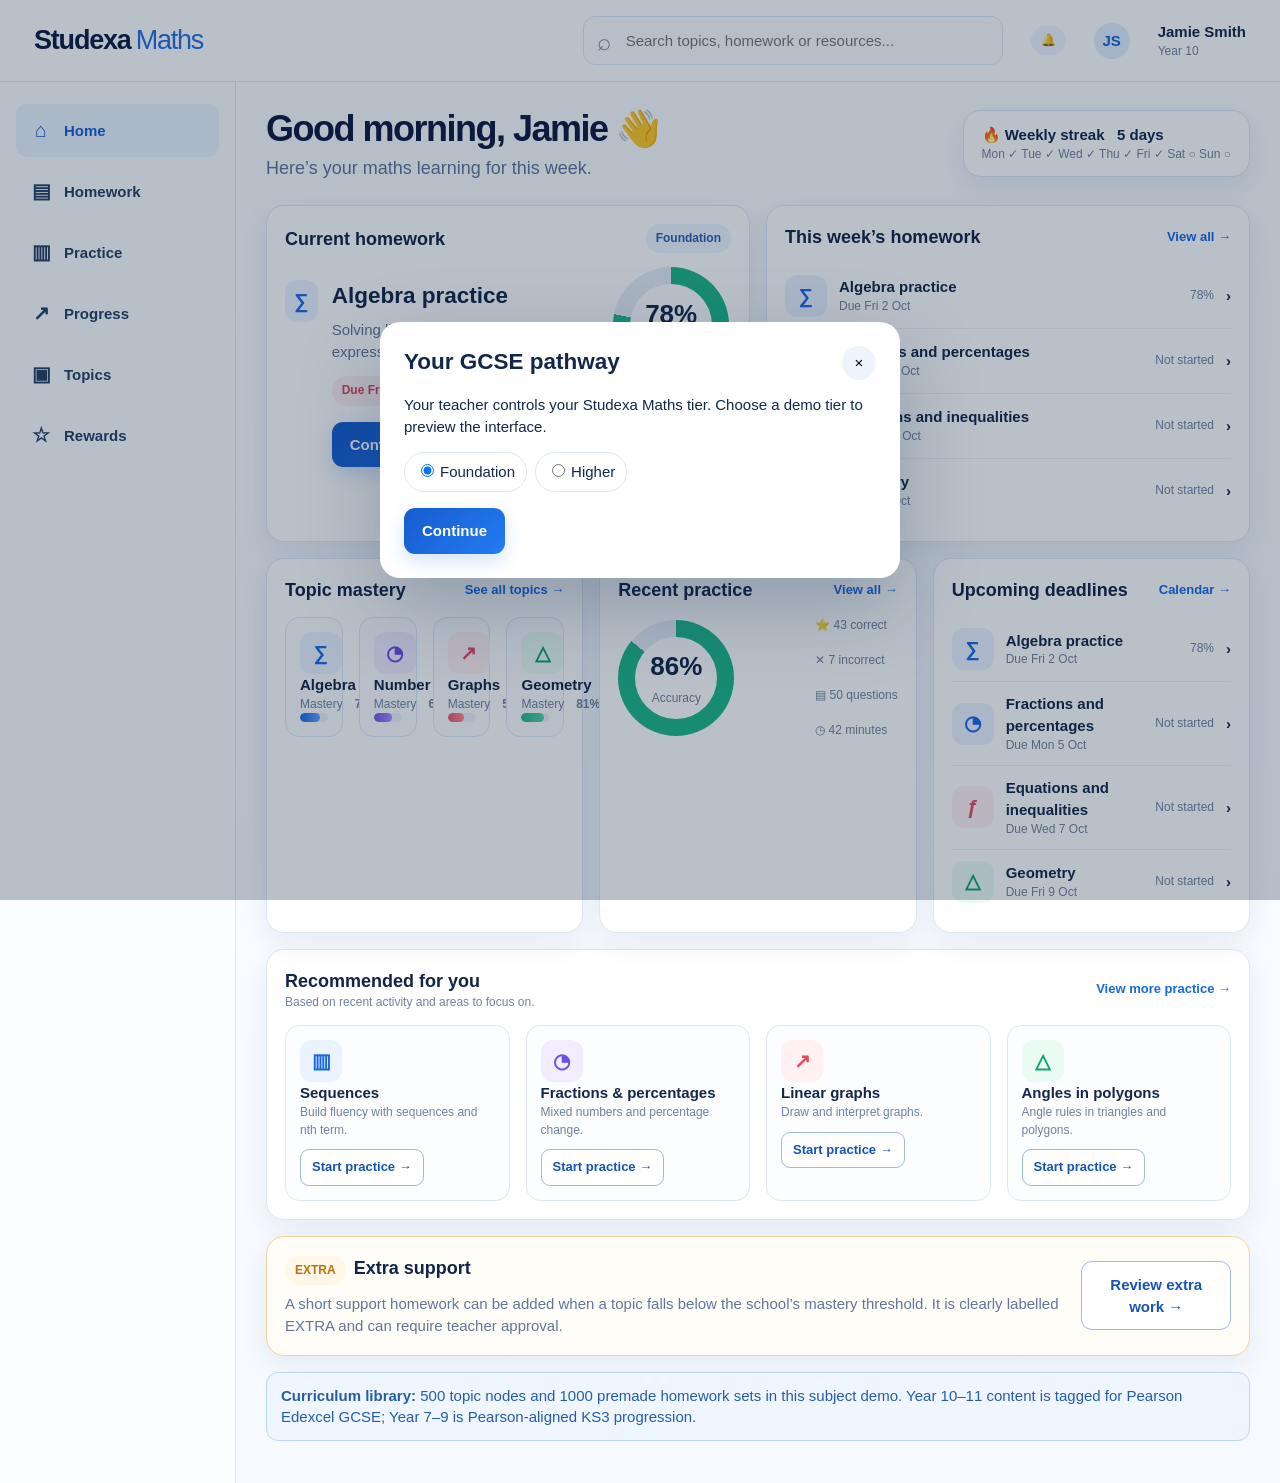
==== index.html @ f10a5998 "Add files via upload" ====
<!doctype html><html><head><meta charset="utf-8"><meta name="viewport" content="width=device-width,initial-scale=1"><title>Studexa Maths Student</title><link rel="stylesheet" href="app.css"></head><body><div class="browser"><header class="topbar"><div class="logo maths">Studexa<span>Maths</span></div><div class="search"><input placeholder="Search topics, homework or resources..."></div><span class="tag">🔔</span><div class="avatar">JS</div><div><strong>Jamie Smith</strong><div class="tiny" id="studentYear">Year 10</div></div></header><div class="shell"><aside class="sidebar"><a class="sideitem active"><span class="ico">⌂</span><span class="label">Home</span></a><a class="sideitem"><span class="ico">▤</span><span class="label">Homework</span></a><a class="sideitem"><span class="ico">▥</span><span class="label">Practice</span></a><a class="sideitem"><span class="ico">↗</span><span class="label">Progress</span></a><a class="sideitem"><span class="ico">▣</span><span class="label">Topics</span></a><a class="sideitem"><span class="ico">☆</span><span class="label">Rewards</span></a></aside><main class="main"><div class="pagehead"><div><h1>Good morning, Jamie 👋</h1><p>Here’s your maths learning for this week.</p></div><div class="card" style="padding:13px 18px"><b>🔥 Weekly streak &nbsp; 5 days</b><div class="tiny">Mon ✓ Tue ✓ Wed ✓ Thu ✓ Fri ✓ Sat ○ Sun ○</div></div></div><div class="grid cols2"><section class="card"><div class="sectiontitle"><h3>Current homework</h3><span id="tierBadge" class="tag">Foundation</span></div><div class="split"><div style="display:flex;gap:14px;align-items:flex-start"><div class="topicicon ">∑</div><div><h2 style="margin:0 0 6px">Algebra practice</h2><div class="muted">Solving linear equations and simplifying expressions</div><div style="margin-top:14px"><span class="tag red">Due Friday</span> <span class="tag">3 days left</span></div><button class="btn primary" style="margin-top:16px">Continue homework →</button></div></div><div><div class="donut"><div class="inside"><strong>78%</strong><span class="tiny">Complete</span></div></div><div class="tiny" style="margin-top:10px">8 of 10 questions completed<br>6 correct · 2 to do<br>~15 minutes remaining</div></div></div></section><section class="card"><div class="sectiontitle"><h3>This week’s homework</h3><a>View all →</a></div><div class="rowitem"><div class="topicicon ">∑</div><div class="grow"><b>Algebra practice</b><div class="tiny">Due Fri 2 Oct</div></div><span class="tiny">78%</span><b>›</b></div><div class="rowitem"><div class="topicicon ">◔</div><div class="grow"><b>Fractions and percentages</b><div class="tiny">Due Mon 5 Oct</div></div><span class="tiny">Not started</span><b>›</b></div><div class="rowitem"><div class="topicicon red">ƒ</div><div class="grow"><b>Equations and inequalities</b><div class="tiny">Due Wed 7 Oct</div></div><span class="tiny">Not started</span><b>›</b></div><div class="rowitem"><div class="topicicon green">△</div><div class="grow"><b>Geometry</b><div class="tiny">Due Fri 9 Oct</div></div><span class="tiny">Not started</span><b>›</b></div></section></div><div class="grid cols3" style="margin-top:16px"><section class="card"><div class="sectiontitle"><h3>Topic mastery</h3><a>See all topics →</a></div><div class="grid cols4"><div class="mini"><div class="topicicon ">∑</div><b>Algebra</b><div class="split tiny"><span>Mastery</span><b>72%</b></div><div class="progress blue"><span style="width:72%"></span></div></div><div class="mini"><div class="topicicon purple">◔</div><b>Number</b><div class="split tiny"><span>Mastery</span><b>64%</b></div><div class="progress purple"><span style="width:64%"></span></div></div><div class="mini"><div class="topicicon red">↗</div><b>Graphs</b><div class="split tiny"><span>Mastery</span><b>58%</b></div><div class="progress red"><span style="width:58%"></span></div></div><div class="mini"><div class="topicicon green">△</div><b>Geometry</b><div class="split tiny"><span>Mastery</span><b>81%</b></div><div class="progress "><span style="width:81%"></span></div></div></div></section><section class="card"><div class="sectiontitle"><h3>Recent practice</h3><a>View all →</a></div><div class="split"><div class="donut" style="--pct:86"><div class="inside"><strong>86%</strong><span class="tiny">Accuracy</span></div></div><div class="tiny">⭐ 43 correct<br><br>✕ 7 incorrect<br><br>▤ 50 questions<br><br>◷ 42 minutes</div></div></section><section class="card"><div class="sectiontitle"><h3>Upcoming deadlines</h3><a>Calendar →</a></div><div class="rowitem"><div class="topicicon ">∑</div><div class="grow"><b>Algebra practice</b><div class="tiny">Due Fri 2 Oct</div></div><span class="tiny">78%</span><b>›</b></div><div class="rowitem"><div class="topicicon ">◔</div><div class="grow"><b>Fractions and percentages</b><div class="tiny">Due Mon 5 Oct</div></div><span class="tiny">Not started</span><b>›</b></div><div class="rowitem"><div class="topicicon red">ƒ</div><div class="grow"><b>Equations and inequalities</b><div class="tiny">Due Wed 7 Oct</div></div><span class="tiny">Not started</span><b>›</b></div><div class="rowitem"><div class="topicicon green">△</div><div class="grow"><b>Geometry</b><div class="tiny">Due Fri 9 Oct</div></div><span class="tiny">Not started</span><b>›</b></div></section></div><section class="card" style="margin-top:16px"><div class="sectiontitle"><div><h3>Recommended for you</h3><div class="tiny">Based on recent activity and areas to focus on.</div></div><a>View more practice →</a></div><div class="grid cols4"><div class="mini"><div class="topicicon ">▥</div><b>Sequences</b><div class="tiny">Build fluency with sequences and nth term.</div><button class="btn secondary small" style="margin-top:10px">Start practice →</button></div><div class="mini"><div class="topicicon purple">◔</div><b>Fractions & percentages</b><div class="tiny">Mixed numbers and percentage change.</div><button class="btn secondary small" style="margin-top:10px">Start practice →</button></div><div class="mini"><div class="topicicon red">↗</div><b>Linear graphs</b><div class="tiny">Draw and interpret graphs.</div><button class="btn secondary small" style="margin-top:10px">Start practice →</button></div><div class="mini"><div class="topicicon green">△</div><b>Angles in polygons</b><div class="tiny">Angle rules in triangles and polygons.</div><button class="btn secondary small" style="margin-top:10px">Start practice →</button></div></div></section><section class="card" style="margin-top:16px;border-color:#f2d39b;background:#fffdf8"><div class="split"><div><span class="tag amber">EXTRA</span><h3 style="display:inline;margin-left:8px">Extra support</h3><div class="muted" style="margin-top:8px">A short support homework can be added when a topic falls below the school’s mastery threshold. It is clearly labelled EXTRA and can require teacher approval.</div></div><button class="btn secondary">Review extra work →</button></div></section><div class="notice" style="margin-top:16px"><b>Curriculum library:</b> <span data-topic-count>500</span> topic nodes and <span data-hw-count>1000</span> premade homework sets in this subject demo. Year 10–11 content is tagged for Pearson Edexcel GCSE; Year 7–9 is Pearson-aligned KS3 progression.</div></main></div></div><div id="tierModal" class="modal hidden"><div class="modalbox"><button class="closex" onclick="document.querySelector('#tierModal').classList.add('hidden')">×</button><h2>Your GCSE pathway</h2><p class="muted">Your teacher controls your Studexa Maths tier. Choose a demo tier to preview the interface.</p><div class="pillselect"><label><input type="radio" name="tier" value="Foundation" checked>Foundation</label><label><input type="radio" name="tier" value="Higher">Higher</label></div><button class="btn primary" style="margin-top:16px" onclick="saveTier()">Continue</button></div></div><script src="data.js"></script><script src="app.js"></script></body></html>
---- app.css ----
:root{
  --navy:#10264b; --navy2:#173663; --blue:#1768e5; --blue2:#2d79ea; --sky:#edf5ff;
  --soft:#f6f9fd; --line:#dce7f5; --text:#13274a; --muted:#637697; --green:#18b981;
  --red:#ef5a68; --amber:#f4a62a; --purple:#7756e8; --white:#fff;
  --shadow:0 10px 28px rgba(26,57,98,.08); --radius:18px;
}
*{box-sizing:border-box} body{margin:0;background:#f8fbff;color:var(--text);font-family:Inter,"Segoe UI",Arial,sans-serif;font-size:15px;line-height:1.45}
a{color:inherit;text-decoration:none} button,input,select,textarea{font:inherit}
.browser{min-height:100vh;background:white}.topbar{height:82px;background:#fff;border-bottom:1px solid var(--line);display:flex;align-items:center;padding:0 34px;gap:28px;position:sticky;top:0;z-index:20}.logo{font-weight:800;font-size:27px;letter-spacing:-1.2px;color:#0b1c42;white-space:nowrap}.logo span{font-weight:500;color:#7893bd;margin-left:5px}.logo.maths span{color:#216fe5}.logo.science span{color:#6384b0}.topbar .search{margin-left:auto;width:min(420px,38vw);position:relative}.search input{width:100%;padding:13px 16px 13px 42px;border:1px solid var(--line);border-radius:12px;background:#fbfdff;color:var(--text);outline:none}.search:before{content:'⌕';position:absolute;left:14px;top:9px;font-size:24px;color:#7890b2}.navlinks{display:flex;gap:26px;color:#233a61;font-weight:600}.btn{border:0;border-radius:11px;padding:12px 18px;font-weight:700;cursor:pointer;transition:.18s;display:inline-flex;align-items:center;justify-content:center;gap:8px}.btn:hover{transform:translateY(-1px)}.btn.primary{background:linear-gradient(135deg,#165ccf,#247bf1);color:#fff;box-shadow:0 7px 18px rgba(23,104,229,.18)}.btn.secondary{background:#fff;border:1px solid #9db9e8;color:#1553b8}.btn.ghost{background:#edf4ff;color:#1959bd}.btn.danger{background:#fff0f2;color:#c1374b;border:1px solid #ffc7cf}.btn.small{padding:8px 11px;border-radius:9px;font-size:13px}.tag{display:inline-flex;align-items:center;gap:6px;padding:6px 10px;border-radius:999px;background:#eef5ff;color:#2761af;font-size:12px;font-weight:700}.tag.green{background:#e9fbf4;color:#16865f}.tag.red{background:#fff0f2;color:#d5495d}.tag.amber{background:#fff7e7;color:#b5740c}.tag.purple{background:#f2efff;color:#6749d9}
.shell{display:grid;grid-template-columns:236px 1fr;min-height:calc(100vh - 82px)}.sidebar{border-right:1px solid var(--line);background:#fbfdff;padding:22px 16px;display:flex;flex-direction:column;gap:8px}.sideitem{display:flex;align-items:center;gap:12px;padding:12px 14px;border-radius:11px;font-weight:600;color:#254064}.sideitem:hover,.sideitem.active{background:#eaf3ff;color:#155fd2}.sideitem .ico{font-size:20px;width:22px;text-align:center}.sidebottom{margin-top:auto;background:#f4f8ff;border:1px solid var(--line);border-radius:14px;padding:15px}.main{padding:28px 30px 42px;background:linear-gradient(180deg,#fbfdff 0,#f6faff 100%)}
.pagehead{display:flex;justify-content:space-between;align-items:flex-start;gap:20px;margin-bottom:24px}.pagehead h1{font-size:36px;line-height:1.08;margin:0 0 6px;letter-spacing:-1.5px;color:#0d1940}.pagehead p{margin:0;color:#5f7398;font-size:18px}.grid{display:grid;gap:16px}.grid.cols4{grid-template-columns:repeat(4,minmax(0,1fr))}.grid.cols3{grid-template-columns:repeat(3,minmax(0,1fr))}.grid.cols2{grid-template-columns:repeat(2,minmax(0,1fr))}.card{background:#fff;border:1px solid var(--line);border-radius:var(--radius);box-shadow:var(--shadow);padding:18px}.card h3,.card h4{margin:0;color:#122549}.card h3{font-size:18px}.card .muted{color:var(--muted)}.stat{display:flex;align-items:center;gap:14px;min-height:92px}.stat .iconbox{width:52px;height:52px;border-radius:14px;background:#ebf4ff;display:grid;place-items:center;font-size:24px}.stat .value{font-size:30px;font-weight:800;line-height:1}.stat .label{font-weight:700}.progress{height:9px;background:#eaf0f8;border-radius:999px;overflow:hidden}.progress>span{display:block;height:100%;background:linear-gradient(90deg,#26b888,#5bd0aa);border-radius:inherit}.progress.blue>span{background:linear-gradient(90deg,#1768e5,#69a3ff)}.progress.purple>span{background:linear-gradient(90deg,#7355e8,#a592fa)}.progress.red>span{background:linear-gradient(90deg,#e95767,#ff8995)}
.tablewrap{overflow:auto}.table{width:100%;border-collapse:collapse;min-width:720px}.table th{text-align:left;font-size:12px;color:#6f82a1;font-weight:700;padding:9px 8px;border-bottom:1px solid var(--line)}.table td{padding:11px 8px;border-bottom:1px solid #edf2f8;font-size:13px}.table tr:last-child td{border-bottom:0}.avatar{width:36px;height:36px;border-radius:50%;background:#dfeeff;color:#1764d8;display:grid;place-items:center;font-weight:800}.person{display:flex;align-items:center;gap:10px}.sectiontitle{display:flex;justify-content:space-between;align-items:center;margin-bottom:14px}.sectiontitle a{font-size:13px;color:#1768e5;font-weight:700}.kpi{font-size:26px;font-weight:800;letter-spacing:-.7px}.tiny{font-size:12px;color:#71829e}.split{display:flex;justify-content:space-between;align-items:center;gap:12px}.stack{display:flex;flex-direction:column;gap:10px}.rowitem{display:flex;align-items:center;gap:12px;padding:11px 0;border-bottom:1px solid #edf2f8}.rowitem:last-child{border-bottom:0}.rowitem .grow{flex:1}.topicicon{width:42px;height:42px;border-radius:12px;background:#eaf3ff;display:grid;place-items:center;font-weight:800;color:#1768e5;font-size:20px}.topicicon.purple{background:#f1edff;color:#6e4ee4}.topicicon.green{background:#eafbf4;color:#0aa36d}.topicicon.red{background:#fff0f2;color:#e34c60}.topicicon.amber{background:#fff6e5;color:#d38a14}.donut{--pct:78;width:116px;height:116px;border-radius:50%;background:conic-gradient(#1fb789 calc(var(--pct)*1%),#e7eef7 0);position:relative;display:grid;place-items:center}.donut:after{content:'';position:absolute;width:82px;height:82px;background:#fff;border-radius:50%}.donut .inside{position:relative;z-index:2;text-align:center}.donut .inside strong{font-size:26px;display:block}.notice{padding:12px 14px;border:1px solid #bed4f6;background:#eff6ff;border-radius:12px;color:#245caa}.success{padding:12px 14px;border:1px solid #bfead9;background:#effbf6;border-radius:12px;color:#197c5b}.warning{padding:12px 14px;border:1px solid #f4d79c;background:#fff9eb;border-radius:12px;color:#946516}.dangerbox{padding:12px 14px;border:1px solid #ffc5ce;background:#fff3f5;border-radius:12px;color:#b72e43}.formgrid{display:grid;grid-template-columns:repeat(2,minmax(0,1fr));gap:14px}.field label{display:block;font-size:12px;color:#5e7191;font-weight:700;margin:0 0 6px}.field input,.field select,.field textarea{width:100%;padding:12px 13px;border:1px solid #d4e0ef;border-radius:10px;background:#fff;outline:none}.field textarea{min-height:100px;resize:vertical}.field input:focus,.field select:focus,.field textarea:focus{border-color:#6fa4ec;box-shadow:0 0 0 3px rgba(23,104,229,.08)}.hero{padding:60px max(34px,calc((100vw - 1240px)/2));display:grid;grid-template-columns:1fr 1.1fr;gap:54px;align-items:center;background:radial-gradient(circle at 78% 24%,#e9f4ff 0,transparent 30%),#fff}.hero h1{font-size:58px;line-height:1.03;letter-spacing:-2.6px;margin:0 0 20px;color:#10224b}.hero h1 em{font-style:normal;color:#7894bd}.hero p{font-size:19px;color:#536b92;max-width:610px}.heroactions{display:flex;gap:12px;margin:28px 0}.mock{background:#fff;border:1px solid var(--line);border-radius:22px;box-shadow:0 20px 50px rgba(28,66,115,.13);padding:16px}.mockgrid{display:grid;grid-template-columns:1.2fr 1fr;gap:12px}.mini{border:1px solid var(--line);background:#fbfdff;border-radius:14px;padding:14px}.featureband{padding:0 max(34px,calc((100vw - 1240px)/2)) 50px;background:#fff}.featureband .grid .card{box-shadow:none;background:#fbfdff}.subjectband{background:#eff7ff;padding:34px max(34px,calc((100vw - 1240px)/2))}.subjectcards{display:grid;grid-template-columns:repeat(3,1fr);gap:14px}.subjectcard{background:#fff;border:1px solid var(--line);border-radius:16px;padding:20px;display:flex;gap:14px;align-items:center}.footerstats{display:flex;gap:42px;padding:28px max(34px,calc((100vw - 1240px)/2));background:#fff;border-top:1px solid var(--line)}.footerstats strong{font-size:24px}.publicnav{height:76px;padding:0 max(34px,calc((100vw - 1240px)/2));display:flex;align-items:center;border-bottom:1px solid var(--line);background:white}.publicnav .navlinks{margin-left:auto}.requestwrap{max-width:880px;margin:44px auto;padding:0 24px}.requestwrap h1{font-size:42px;letter-spacing:-1.7px;margin-bottom:6px}.tabs{display:flex;gap:8px;margin-bottom:18px;flex-wrap:wrap}.tabbtn{border:1px solid var(--line);background:#fff;color:#31547d;border-radius:10px;padding:10px 13px;font-weight:700;cursor:pointer}.tabbtn.active{background:#eaf3ff;color:#1764d8;border-color:#c6dafa}.hidden{display:none!important}.modal{position:fixed;inset:0;background:rgba(10,30,60,.28);display:grid;place-items:center;z-index:100;padding:20px}.modalbox{background:#fff;border-radius:20px;box-shadow:0 28px 80px rgba(15,43,78,.25);padding:24px;width:min(520px,95vw)}.modalbox h2{margin:0 0 8px}.closex{float:right;border:0;background:#eef4fb;width:34px;height:34px;border-radius:50%;cursor:pointer}.datechip{display:inline-flex;align-items:center;gap:7px;background:#eef5ff;color:#1b5bb8;border-radius:999px;padding:7px 10px;margin:4px}.datechip button{border:0;background:transparent;color:#c83e51;cursor:pointer;font-weight:900}.chart{height:190px;position:relative;background:linear-gradient(#fff,#fbfdff);border-radius:10px;overflow:hidden}.chart svg{width:100%;height:100%}.classbar{display:grid;grid-template-columns:90px 1fr 55px 55px;gap:10px;align-items:center;padding:10px 0;border-bottom:1px solid #edf2f8}.classbar:last-child{border-bottom:0}.pillselect{display:flex;gap:8px;flex-wrap:wrap}.pillselect label{border:1px solid var(--line);padding:8px 11px;border-radius:999px;cursor:pointer;background:#fff}.pillselect input{margin-right:6px}.hero-note{display:flex;gap:22px;flex-wrap:wrap;color:#5e7397;font-size:13px;margin-top:20px}.hero-note span:before{content:'✓';color:#1768e5;font-weight:900;margin-right:7px}.codebox{font-family:ui-monospace,SFMono-Regular,Menlo,monospace;font-size:21px;letter-spacing:2px;background:#0f2345;color:white;padding:13px 16px;border-radius:11px;display:inline-block}.empty{padding:28px;text-align:center;color:#71829e;border:1px dashed #c9d7e8;border-radius:14px;background:#fbfdff}
@media(max-width:1000px){.shell{grid-template-columns:82px 1fr}.sidebar .label,.sidebottom{display:none}.sideitem{justify-content:center}.grid.cols4{grid-template-columns:repeat(2,1fr)}.hero{grid-template-columns:1fr}.hero h1{font-size:48px}.subjectcards{grid-template-columns:1fr}.navlinks{display:none}}@media(max-width:700px){.topbar{padding:0 16px}.topbar .search{display:none}.main{padding:20px 14px}.grid.cols4,.grid.cols3,.grid.cols2,.formgrid{grid-template-columns:1fr}.shell{grid-template-columns:1fr}.sidebar{display:none}.pagehead h1{font-size:30px}.hero{padding:42px 20px}.hero h1{font-size:42px}.publicnav{padding:0 20px}.footerstats{flex-direction:column;gap:14px}.mockgrid{grid-template-columns:1fr}.requestwrap{margin-top:24px}}
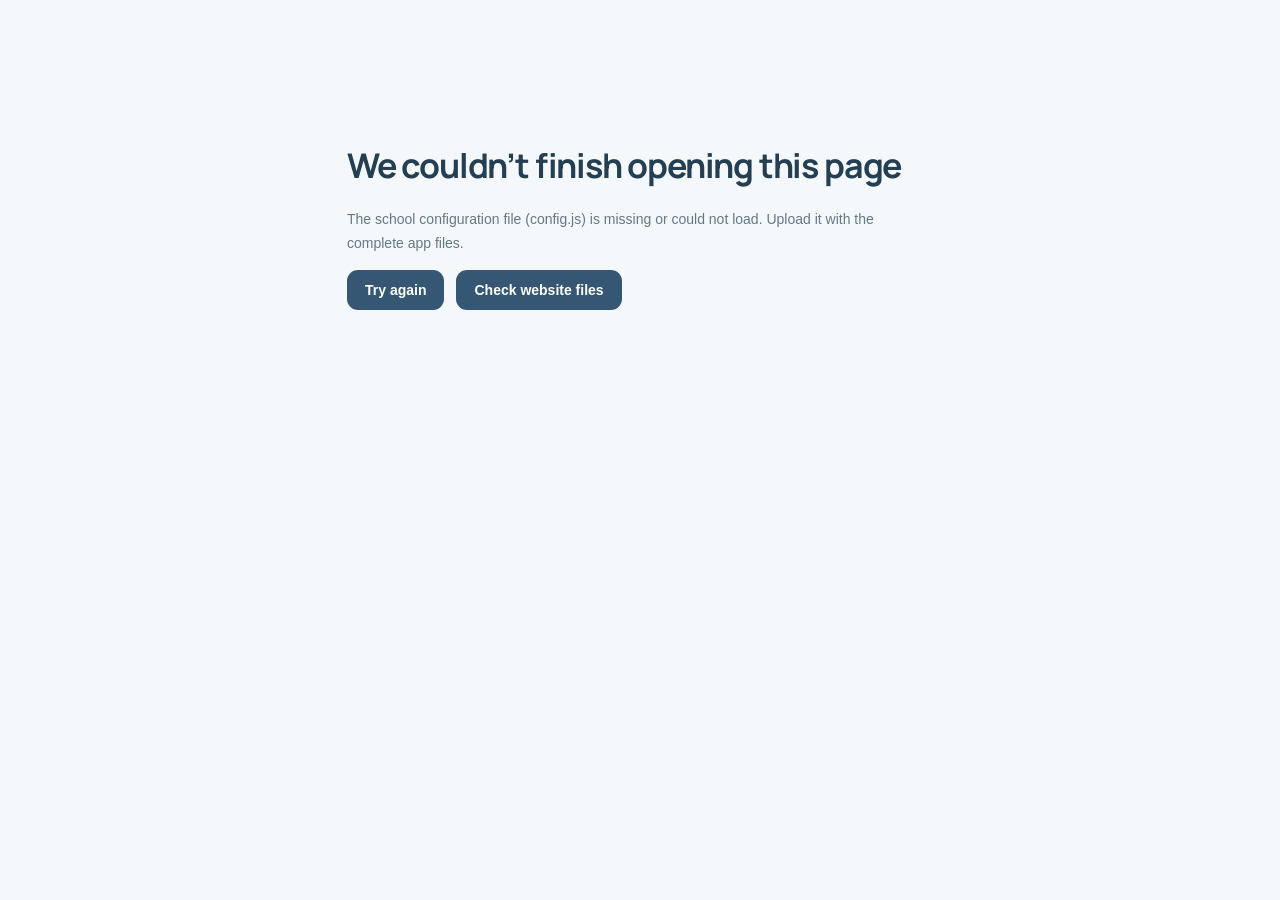
==== commit 5f540d2a: "hi" ====
--- a/index.html
+++ b/index.html
@@ -1 +1,2 @@
-<!doctype html><html><head><meta charset="utf-8"><meta name="viewport" content="width=device-width,initial-scale=1"><title>Studexa Maths Student</title><link rel="stylesheet" href="app.css"></head><body><div class="browser"><header class="topbar"><div class="logo maths">Studexa<span>Maths</span></div><div class="search"><input placeholder="Search topics, homework or resources..."></div><span class="tag">🔔</span><div class="avatar">JS</div><div><strong>Jamie Smith</strong><div class="tiny" id="studentYear">Year 10</div></div></header><div class="shell"><aside class="sidebar"><a class="sideitem active"><span class="ico">⌂</span><span class="label">Home</span></a><a class="sideitem"><span class="ico">▤</span><span class="label">Homework</span></a><a class="sideitem"><span class="ico">▥</span><span class="label">Practice</span></a><a class="sideitem"><span class="ico">↗</span><span class="label">Progress</span></a><a class="sideitem"><span class="ico">▣</span><span class="label">Topics</span></a><a class="sideitem"><span class="ico">☆</span><span class="label">Rewards</span></a></aside><main class="main"><div class="pagehead"><div><h1>Good morning, Jamie 👋</h1><p>Here’s your maths learning for this week.</p></div><div class="card" style="padding:13px 18px"><b>🔥 Weekly streak &nbsp; 5 days</b><div class="tiny">Mon ✓ Tue ✓ Wed ✓ Thu ✓ Fri ✓ Sat ○ Sun ○</div></div></div><div class="grid cols2"><section class="card"><div class="sectiontitle"><h3>Current homework</h3><span id="tierBadge" class="tag">Foundation</span></div><div class="split"><div style="display:flex;gap:14px;align-items:flex-start"><div class="topicicon ">∑</div><div><h2 style="margin:0 0 6px">Algebra practice</h2><div class="muted">Solving linear equations and simplifying expressions</div><div style="margin-top:14px"><span class="tag red">Due Friday</span> <span class="tag">3 days left</span></div><button class="btn primary" style="margin-top:16px">Continue homework →</button></div></div><div><div class="donut"><div class="inside"><strong>78%</strong><span class="tiny">Complete</span></div></div><div class="tiny" style="margin-top:10px">8 of 10 questions completed<br>6 correct · 2 to do<br>~15 minutes remaining</div></div></div></section><section class="card"><div class="sectiontitle"><h3>This week’s homework</h3><a>View all →</a></div><div class="rowitem"><div class="topicicon ">∑</div><div class="grow"><b>Algebra practice</b><div class="tiny">Due Fri 2 Oct</div></div><span class="tiny">78%</span><b>›</b></div><div class="rowitem"><div class="topicicon ">◔</div><div class="grow"><b>Fractions and percentages</b><div class="tiny">Due Mon 5 Oct</div></div><span class="tiny">Not started</span><b>›</b></div><div class="rowitem"><div class="topicicon red">ƒ</div><div class="grow"><b>Equations and inequalities</b><div class="tiny">Due Wed 7 Oct</div></div><span class="tiny">Not started</span><b>›</b></div><div class="rowitem"><div class="topicicon green">△</div><div class="grow"><b>Geometry</b><div class="tiny">Due Fri 9 Oct</div></div><span class="tiny">Not started</span><b>›</b></div></section></div><div class="grid cols3" style="margin-top:16px"><section class="card"><div class="sectiontitle"><h3>Topic mastery</h3><a>See all topics →</a></div><div class="grid cols4"><div class="mini"><div class="topicicon ">∑</div><b>Algebra</b><div class="split tiny"><span>Mastery</span><b>72%</b></div><div class="progress blue"><span style="width:72%"></span></div></div><div class="mini"><div class="topicicon purple">◔</div><b>Number</b><div class="split tiny"><span>Mastery</span><b>64%</b></div><div class="progress purple"><span style="width:64%"></span></div></div><div class="mini"><div class="topicicon red">↗</div><b>Graphs</b><div class="split tiny"><span>Mastery</span><b>58%</b></div><div class="progress red"><span style="width:58%"></span></div></div><div class="mini"><div class="topicicon green">△</div><b>Geometry</b><div class="split tiny"><span>Mastery</span><b>81%</b></div><div class="progress "><span style="width:81%"></span></div></div></div></section><section class="card"><div class="sectiontitle"><h3>Recent practice</h3><a>View all →</a></div><div class="split"><div class="donut" style="--pct:86"><div class="inside"><strong>86%</strong><span class="tiny">Accuracy</span></div></div><div class="tiny">⭐ 43 correct<br><br>✕ 7 incorrect<br><br>▤ 50 questions<br><br>◷ 42 minutes</div></div></section><section class="card"><div class="sectiontitle"><h3>Upcoming deadlines</h3><a>Calendar →</a></div><div class="rowitem"><div class="topicicon ">∑</div><div class="grow"><b>Algebra practice</b><div class="tiny">Due Fri 2 Oct</div></div><span class="tiny">78%</span><b>›</b></div><div class="rowitem"><div class="topicicon ">◔</div><div class="grow"><b>Fractions and percentages</b><div class="tiny">Due Mon 5 Oct</div></div><span class="tiny">Not started</span><b>›</b></div><div class="rowitem"><div class="topicicon red">ƒ</div><div class="grow"><b>Equations and inequalities</b><div class="tiny">Due Wed 7 Oct</div></div><span class="tiny">Not started</span><b>›</b></div><div class="rowitem"><div class="topicicon green">△</div><div class="grow"><b>Geometry</b><div class="tiny">Due Fri 9 Oct</div></div><span class="tiny">Not started</span><b>›</b></div></section></div><section class="card" style="margin-top:16px"><div class="sectiontitle"><div><h3>Recommended for you</h3><div class="tiny">Based on recent activity and areas to focus on.</div></div><a>View more practice →</a></div><div class="grid cols4"><div class="mini"><div class="topicicon ">▥</div><b>Sequences</b><div class="tiny">Build fluency with sequences and nth term.</div><button class="btn secondary small" style="margin-top:10px">Start practice →</button></div><div class="mini"><div class="topicicon purple">◔</div><b>Fractions & percentages</b><div class="tiny">Mixed numbers and percentage change.</div><button class="btn secondary small" style="margin-top:10px">Start practice →</button></div><div class="mini"><div class="topicicon red">↗</div><b>Linear graphs</b><div class="tiny">Draw and interpret graphs.</div><button class="btn secondary small" style="margin-top:10px">Start practice →</button></div><div class="mini"><div class="topicicon green">△</div><b>Angles in polygons</b><div class="tiny">Angle rules in triangles and polygons.</div><button class="btn secondary small" style="margin-top:10px">Start practice →</button></div></div></section><section class="card" style="margin-top:16px;border-color:#f2d39b;background:#fffdf8"><div class="split"><div><span class="tag amber">EXTRA</span><h3 style="display:inline;margin-left:8px">Extra support</h3><div class="muted" style="margin-top:8px">A short support homework can be added when a topic falls below the school’s mastery threshold. It is clearly labelled EXTRA and can require teacher approval.</div></div><button class="btn secondary">Review extra work →</button></div></section><div class="notice" style="margin-top:16px"><b>Curriculum library:</b> <span data-topic-count>500</span> topic nodes and <span data-hw-count>1000</span> premade homework sets in this subject demo. Year 10–11 content is tagged for Pearson Edexcel GCSE; Year 7–9 is Pearson-aligned KS3 progression.</div></main></div></div><div id="tierModal" class="modal hidden"><div class="modalbox"><button class="closex" onclick="document.querySelector('#tierModal').classList.add('hidden')">×</button><h2>Your GCSE pathway</h2><p class="muted">Your teacher controls your Studexa Maths tier. Choose a demo tier to preview the interface.</p><div class="pillselect"><label><input type="radio" name="tier" value="Foundation" checked>Foundation</label><label><input type="radio" name="tier" value="Higher">Higher</label></div><button class="btn primary" style="margin-top:16px" onclick="saveTier()">Continue</button></div></div><script src="data.js"></script><script src="app.js"></script></body></html>+<!doctype html><html lang="en"><head><meta charset="utf-8"><meta name="viewport" content="width=device-width,initial-scale=1"><title>Studexa Maths · Your learning space</title><link rel="icon" href="maths.svg"><link rel="stylesheet" href="home.css?v=11.1"><link rel="stylesheet" href="trio.css?v=11.1"><link rel="stylesheet" href="workspace.css?v=11.1"><link rel="stylesheet" href="shared-world.css?v=11.1"><link rel="stylesheet" href="refresh.css?v=11.1"><link rel="stylesheet" href="studexa-brand.css?v=2"></head><body><div id="app"><p style="padding:40px">Opening your maths workspace…</p></div><div id="toast" role="status" aria-live="polite"></div><script src="config.js?v=11.1"></script><script src="studexa-brand.js?v=2"></script><script defer src="startup.js?v=studexa-2" data-entry="home.mjs"></script></body></html>
+
--- a/studexa-brand.css
+++ b/studexa-brand.css
@@ -0,0 +1,14 @@
+@import url('https://fonts.googleapis.com/css2?family=DM+Sans:wght@400;500;600;700&family=Manrope:wght@400;500;600;700;800&display=swap');
+:root{--sx-ink:#243e52;--sx-muted:#647886;--sx-line:#dce5eb;--sx-blue:#355773;--sx-soft:#e9f0f5;--sx-page:#f5f8fa;--brand:#355773;--primary:#355773;--accent:#355773;--ink:#243e52;--muted:#647886}
+html{scroll-behavior:smooth}body,body.m9-student{margin:0;background:var(--sx-page)!important;color:var(--sx-ink);font-family:'DM Sans',Arial,sans-serif;font-size:14px}*{box-sizing:border-box}h1,h2,h3{font-family:Manrope,Arial,sans-serif;letter-spacing:-.035em;color:var(--sx-ink)}h1{font-size:34px;line-height:1.2}h2{font-size:21px}h3{font-size:16px}p{color:var(--sx-muted);line-height:1.65}button,a,input,select,textarea{font:inherit}button{cursor:pointer;border-radius:11px;background:var(--sx-blue);border:1px solid transparent;padding:11px 17px;box-shadow:none;color:white;font-weight:600}button:disabled{cursor:not-allowed;opacity:.55}button:hover:not(:disabled){filter:brightness(.96)}button.secondary{background:#f5f8fb;color:var(--sx-ink);border:1px solid var(--sx-line)}button.quiet{background:transparent;color:var(--sx-blue);border:0;padding:8px 0;box-shadow:none}button img{width:17px;height:17px;vertical-align:middle;margin-left:8px}a{color:var(--sx-blue)}:focus-visible{outline:3px solid #a0bdd5;outline-offset:3px}
+.sx-app{display:flex;min-height:100vh}.sx-sidebar{width:224px;flex:0 0 224px;background:#fff;border-right:1px solid var(--sx-line);position:sticky;top:0;height:100vh;display:flex;flex-direction:column;padding:32px 18px 20px;z-index:30}.sx-brand{display:flex;gap:11px;align-items:center;text-decoration:none;padding:0 12px 27px;color:var(--sx-ink);font-family:Manrope,sans-serif;font-weight:800;font-size:29px;letter-spacing:-1.3px}.sx-brand>img{width:43px;height:43px}.sx-brand small{display:block;font-size:12px;font-weight:600;letter-spacing:1.6px;text-transform:uppercase;color:var(--sx-muted);line-height:1.5}.sx-sidebar nav{display:flex;flex-direction:column;gap:4px;overflow-y:auto;flex:1}.sx-nav-label{font-size:10px;letter-spacing:1.5px;font-weight:700;color:#80919f;margin:18px 12px 9px}.sx-sidebar nav button{display:flex;gap:13px;align-items:center;padding:13px 14px;border-radius:11px;background:none;text-align:left;color:#607383;font-size:13px;font-weight:500;min-height:44px}.sx-sidebar nav button img{margin:0;width:19px;height:19px;opacity:.8}.sx-sidebar nav button.active{background:#e8f0f6;color:#294c69;font-weight:700}.sx-sidebar nav button:hover{background:#f0f5f8}.sx-back{display:flex;gap:10px;align-items:center;text-decoration:none;color:#6e8291;font-size:12px;padding:24px 14px;margin-top:auto}.sx-back img{width:16px;transform:rotate(180deg)}.sx-school{border-top:1px solid var(--sx-line);padding:19px 9px 0;display:flex;gap:10px;align-items:center;font-size:11px;font-weight:600}.sx-school img{width:23px}.sx-school small{display:block;color:#8b9ba7;font-size:10px;margin-top:4px;font-weight:400}.sx-body{min-width:0;flex:1}.sx-topbar{min-height:79px;padding:18px 40px;display:flex;align-items:center;justify-content:space-between;border-bottom:1px solid var(--sx-line);background:#ffffffa8;backdrop-filter:blur(16px);gap:20px;color:var(--sx-muted);font-size:12px}.sx-topbar .ui-account{margin:0}.sx-topbar .ui-account summary{display:flex;align-items:center;gap:10px;color:var(--sx-ink);font-size:12px;list-style:none;cursor:pointer}.sx-topbar .ui-account summary>img{width:13px}.sx-avatar{background:#e5edf3;border:3px solid #fff;border-radius:50%;width:36px;height:36px;display:grid;place-items:center;color:#385a76;font-size:11px;font-weight:700}.sx-app .sx-content{width:auto;max-width:1520px;margin:0 auto;padding:34px 40px 45px;min-height:80vh}.sx-app .sx-content>header,.sx-app .sx-content>.heading{margin-bottom:24px}.sx-footer{border-top:1px solid var(--sx-line);padding:18px 40px;font-size:11px;color:#80929f;display:flex;justify-content:space-between}.sx-mobile{display:none}
+.sx-welcome{display:flex;justify-content:space-between;align-items:center;gap:28px;margin-bottom:30px}.sx-welcome>div{max-width:660px}.sx-eyebrow{display:block;font-size:10px;font-weight:700;letter-spacing:1.7px;color:#7b90a0;margin-bottom:13px}.sx-welcome h1{font-size:33px;max-width:620px;line-height:1.25;margin:0 0 13px;letter-spacing:-1.2px}.sx-welcome p{font-size:14px;margin:0;max-width:580px}.sx-welcome-art{width:139px;height:112px;object-fit:contain;opacity:.85}.sx-dashboard{display:grid;grid-template-columns:minmax(0,1fr) 268px;gap:25px}.sx-primary,.sx-secondary{min-width:0;display:flex;flex-direction:column;gap:24px}.sx-panel,.sx-app .sx-content .card{background:#fff;border:1px solid var(--sx-line);border-radius:17px;padding:23px;box-shadow:0 4px 14px #31516b03}.sx-panel h2{margin-top:0}.sx-panel p:last-child{margin-bottom:0}.sx-feature{background:linear-gradient(115deg,#e7eff5,#f1f5f9);border:1px solid #d8e4ed;border-radius:18px;display:flex;align-items:center;justify-content:space-between;padding:30px;gap:22px;min-height:222px;overflow:hidden}.sx-feature h2{font-size:26px;line-height:1.25;margin:0 0 10px}.sx-feature p{max-width:360px;font-size:13px;margin:0 0 20px}.sx-feature .sx-eyebrow{color:#607f98}.sx-feature button img{filter:brightness(0) invert(1)}.sx-feature-visual{flex:0 0 142px;display:flex;justify-content:center}.sx-feature-visual>img{width:152px;max-width:100%}.sx-feature-visual .r8-cover{width:115px!important;min-width:115px;height:155px!important;min-height:0;transform:rotate(7deg);box-shadow:9px 13px 23px #25496620;border-radius:4px 10px 10px 4px}.sx-section-head{display:flex;align-items:center;justify-content:space-between;gap:16px;margin-bottom:10px}.sx-section-head .sx-eyebrow{margin:0 0 9px}.sx-section-head h2{margin:0}.sx-section-head button{font-size:12px;white-space:nowrap}.sx-task{display:flex;gap:14px;align-items:center;padding:23px 0;border-bottom:1px solid #edf1f5}.sx-task:last-child{border-bottom:0;padding-bottom:4px}.sx-task-icon{background:#edf3f7;border-radius:11px;display:grid;place-items:center;min-width:43px;height:43px}.sx-task-icon img{width:24px}.sx-task-copy{min-width:0;flex:1}.sx-task h3{margin:0 0 6px;font-size:14px;letter-spacing:-.3px}.sx-task p{font-size:11px;margin:0 0 12px}.sx-task small{display:block;font-size:10px;margin-top:7px;color:#708594}.sx-task>button{font-size:11px;padding:9px 13px}.sx-progress{height:5px;background:#edf1f5;border-radius:8px;overflow:hidden}.sx-progress>span{height:100%;display:block;background:#6287a5;border-radius:8px}.sx-summary h2{font-size:43px;font-weight:700;letter-spacing:-2px;margin:12px 0 2px}.sx-summary h2 span{font-size:24px;color:#a7b7c3;font-weight:400}.sx-summary p{font-size:12px;margin:0 0 20px}.sx-summary button{font-size:11px;margin-top:17px}.sx-summary button img{width:13px}.sx-secondary .sx-panel{padding:24px}.sx-secondary h2{font-size:18px}.sx-secondary h3{font-size:15px;line-height:1.5}.sx-secondary p{font-size:12px}.sx-secondary button{font-size:12px}.sx-personal{background:#eef3f7;border-color:#e4ecf1}.sx-personal>img{width:37px;height:37px;margin-bottom:18px}.sx-personal button{margin-top:7px;background:#fff}.sx-discover{display:grid;grid-template-columns:repeat(2,minmax(0,1fr));gap:12px;margin-top:23px}.sx-topic{background:#f7f9fb;border:1px solid #e7edf2;color:var(--sx-ink);text-align:left;padding:20px 16px;display:flex;flex-direction:column;gap:9px}.sx-topic img{margin:0 0 5px;width:30px;height:30px}.sx-topic strong{font-size:13px}.sx-topic small{color:var(--sx-muted);font-size:11px;font-weight:400}.sx-book-pick{background:none;color:var(--sx-ink);display:flex;flex-direction:column;gap:8px;align-items:flex-start;text-align:left;padding:0;min-width:0}.sx-book-pick .r8-cover{width:100%;height:145px;min-height:0;border-radius:5px 10px 10px 5px}.sx-book-pick strong{font-size:12px;line-height:1.5}.sx-book-pick small{font-size:10px;color:var(--sx-muted);font-weight:400}.sx-empty{text-align:center;padding:30px 10px}.sx-empty>img{width:37px}.sx-empty h3{margin:14px 0 5px}.sx-empty p{font-size:12px}.sx-stats{display:grid;grid-template-columns:repeat(3,1fr);gap:20px}.sx-stats h2{font-size:36px;margin-bottom:0}.sx-reading{--sx-blue:#4e7593;--brand:#4e7593;--primary:#4e7593}.sx-reading .sx-feature{background:linear-gradient(115deg,#e9f1f6,#f6f8fa)}.sx-reading .sx-welcome h1{font-weight:600}.sx-reading .sx-discover{grid-template-columns:repeat(4,minmax(0,1fr))}
+.sx-app .sx-content .toolbar{gap:10px;flex-wrap:wrap}.sx-app .sx-content input,.sx-app .sx-content select,.sx-app .sx-content textarea{border:1px solid #d5e0e8;border-radius:9px;background:#fff;padding:11px 12px;color:var(--sx-ink);max-width:100%}.sx-app .sx-content input[type=checkbox],.sx-app .sx-content input[type=radio]{accent-color:var(--sx-blue);width:auto}.sx-app .sx-content table{border-collapse:collapse;min-width:600px;width:100%;font-size:12px}.sx-app .sx-content table th{background:#f3f7fa;text-align:left;font-size:10px;text-transform:uppercase;letter-spacing:.6px;color:#698196;padding:14px 12px}.sx-app .sx-content table td{padding:16px 12px;border-bottom:1px solid #e7edf2;vertical-align:top}.sx-app .sx-content .table-wrap{overflow-x:auto}.sx-app .sx-content .badge{background:#edf3f7;color:#4f718a;border:0}.sx-app .sx-content .notice{background:#eef4f8;border:1px solid #dce7ef;border-radius:12px;padding:20px;color:var(--sx-ink)}.sx-app .sx-content .row{padding-top:18px;padding-bottom:18px}.sx-app .sx-content .r8-reading-shell,.sx-app .sx-content .r8-comfort{max-width:none}.sx-app .sx-content .r8-text{border-radius:18px;box-shadow:none}.sx-app .sx-content .m9-learning-card,.sx-app .sx-content .r8-book{border-radius:15px;border-color:var(--sx-line);background:#fff;box-shadow:none}.sx-app .sx-content .r8-book-grid{gap:22px}.sx-app .sx-content .m9-hero{background:#eaf1f6;color:var(--sx-ink)}.sx-app .sx-content .r8-toolbar,.sx-app .sx-content .m9-toolbar{background:#fff;border-radius:12px;padding:14px}.sx-app .sx-content .assessment{max-width:850px;margin-left:auto;margin-right:auto}.sx-app .sx-content .choices label{border:1px solid var(--sx-line);border-radius:11px;padding:15px;background:#fafcfd}.sx-app .sx-content .r8-cover{font-family:Georgia,serif}.sx-app .sx-content .space{margin-top:24px}.sx-app .sx-content label{font-size:12px;color:#536d81}.sx-app .sx-content details summary{cursor:pointer;color:#4b6b83}.sx-app .sx-content .form-grid{gap:18px}.sx-app .sx-content .task-items{max-height:420px;overflow:auto}.sx-app .sx-content .heading p{max-width:700px}.demo-bar{font-size:11px;background:#e5eef5;color:#355773;padding:6px 16px;display:flex;align-items:center;justify-content:center;gap:8px}.demo-bar button{padding:4px 10px;font-size:10px;background:#fff;color:#355773;border:1px solid #cfdee9}.login{background:#f4f8fb;min-height:100vh}.login .card{border:1px solid #dce5ed;border-radius:20px}.login h1{font-size:40px}.login .ui-brand img{width:44px;height:44px}.login .ui-brand{font-family:Manrope,sans-serif;color:#355773}.sx-app .sx-content .m9-hero .m9-point,.sx-app .sx-content .r8-room-decoration{display:none}
+@media(min-width:1600px){.sx-app .sx-content{padding:45px 60px}.sx-dashboard{grid-template-columns:minmax(0,1fr) 300px}.sx-welcome h1{font-size:39px}.sx-discover{grid-template-columns:repeat(4,minmax(0,1fr))}}
+@media(max-width:1150px){.sx-sidebar{width:200px;flex-basis:200px;padding:26px 12px 16px}.sx-app .sx-content{padding:28px 26px}.sx-topbar{padding:16px 26px}.sx-dashboard{grid-template-columns:minmax(0,1fr) 235px;gap:18px}.sx-primary,.sx-secondary{gap:18px}.sx-feature{padding:24px}.sx-feature-visual{flex-basis:100px}.sx-welcome h1{font-size:28px}.sx-welcome-art{width:105px}.sx-panel,.sx-secondary .sx-panel{padding:19px}.sx-task-icon{display:none}.sx-reading .sx-discover{grid-template-columns:repeat(2,minmax(0,1fr))}}
+@media(max-width:920px){.sx-dashboard{grid-template-columns:1fr}.sx-secondary{display:grid;grid-template-columns:repeat(2,minmax(0,1fr))}.sx-secondary>.sx-panel:last-child{grid-column:1/-1}.sx-welcome-art{display:none}.sx-topbar>span{max-width:200px}.sx-feature-visual{flex-basis:140px}.sx-reading .sx-discover{grid-template-columns:repeat(4,minmax(0,1fr))}}
+@media(max-width:680px){.sx-app{display:block}.sx-sidebar{position:relative;height:auto;width:100%;padding:15px 20px;display:block;border-right:0;border-bottom:1px solid var(--sx-line)}.sx-brand{font-size:25px;padding:0;max-width:210px;gap:9px}.sx-brand>img{width:33px;height:33px}.sx-brand small{font-size:9px}.sx-mobile{display:block;position:absolute;right:22px;top:22px}.sx-mobile img{width:23px;margin:0}.sx-sidebar nav{display:none;max-height:70vh;padding-top:14px}.sx-sidebar nav.open{display:flex}.sx-school{display:none}.sx-topbar{min-height:60px;padding:13px 20px}.sx-topbar>span{font-size:10px;max-width:150px}.sx-topbar summary>span:not(.sx-avatar){display:none}.sx-app .sx-content{padding:26px 18px}.sx-welcome{margin-bottom:23px}.sx-welcome h1{font-size:28px;max-width:380px}.sx-welcome p{font-size:12px}.sx-eyebrow{font-size:9px;letter-spacing:1.3px}.sx-feature{padding:23px;min-height:220px}.sx-feature h2{font-size:23px}.sx-feature-visual{flex-basis:75px}.sx-feature-visual .r8-cover{width:74px!important;min-width:74px;height:113px!important;font-size:10px}.sx-feature p{font-size:12px}.sx-feature button{font-size:12px;padding:10px 12px}.sx-secondary{display:flex}.sx-reading .sx-discover{grid-template-columns:repeat(2,minmax(0,1fr))}.sx-section-head h2{font-size:18px}.sx-task{gap:8px}.sx-task>button{font-size:10px;padding:8px}.sx-task h3{font-size:13px}.sx-footer{padding:18px;font-size:10px}.sx-stats{gap:10px}.sx-stats .sx-panel{padding:15px}.sx-stats h2{font-size:27px}.sx-stats .sx-eyebrow{font-size:8px;letter-spacing:.7px}.sx-app .sx-content table{font-size:11px}.sx-app .sx-content .form-grid{grid-template-columns:1fr}.sx-app .sx-content .heading h1{font-size:28px}.sx-app .sx-content .r8-book-grid{grid-template-columns:repeat(2,minmax(0,1fr))}.sx-app .sx-content .assessment{padding:20px}.sx-app .sx-content .toolbar button{font-size:12px}}
+@media(prefers-reduced-motion:reduce){html{scroll-behavior:auto}*,*::before,*::after{animation:none!important;transition:none!important}}
+
+body,body.m9-student,body[data-r8-theme]{--ink:#243e52!important;--muted:#647886!important;--accent:#355773!important;--line:#dce5eb!important}body[data-product="OneReader"]{--accent:#4e7593!important}
+.sx-app .sx-content button:not(.secondary):not(.quiet):not(.sx-topic):not(.sx-book-pick){background:var(--sx-blue);color:#fff}
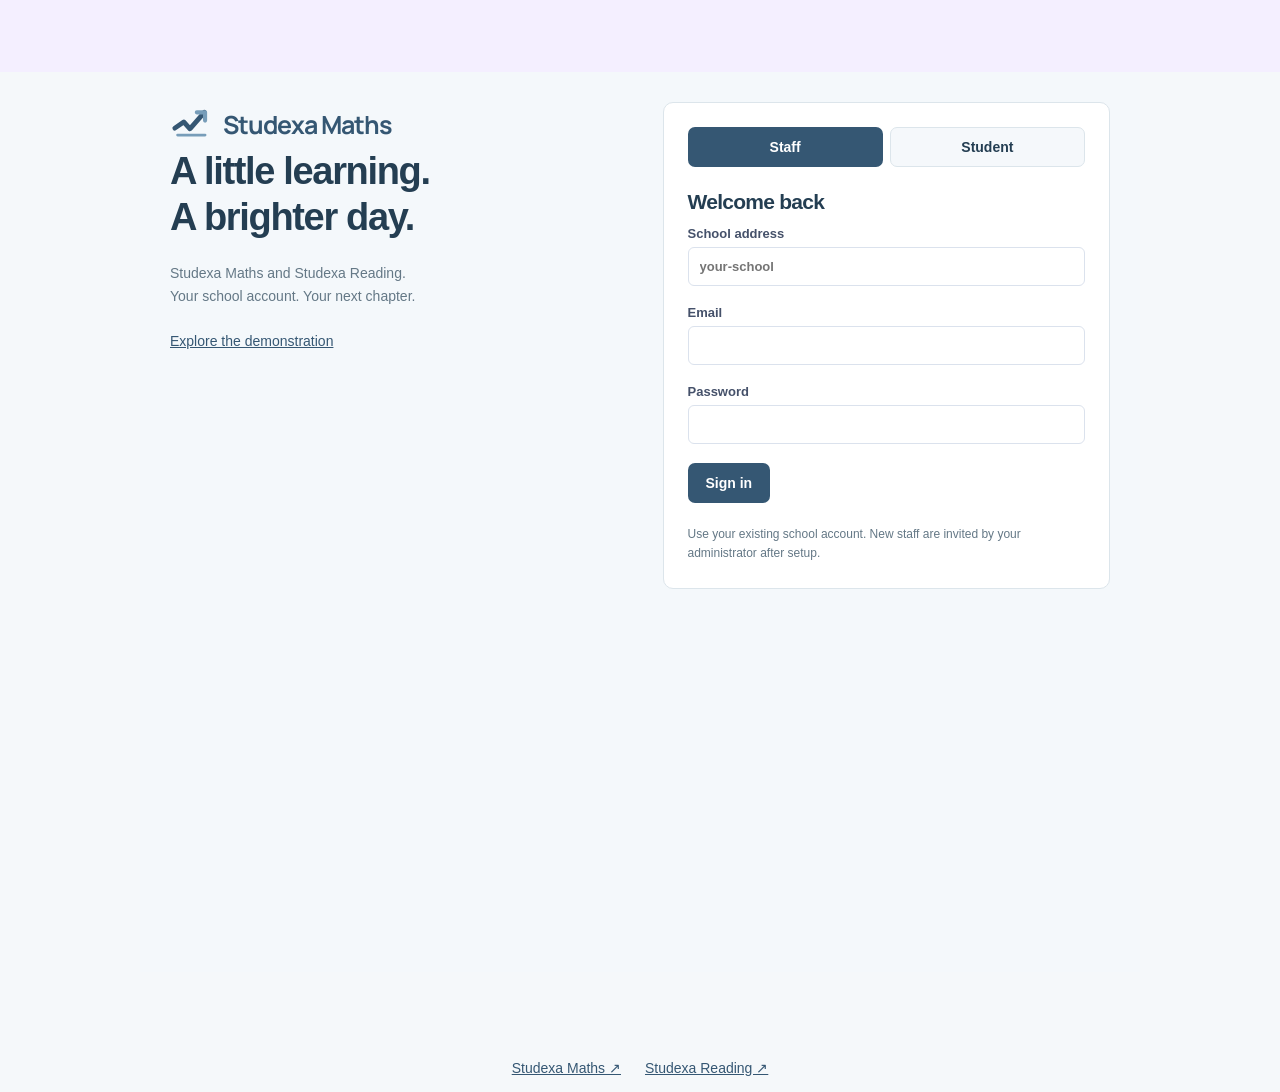
==== commit 8cb57094: "..." ====
--- a/index.html
+++ b/index.html
@@ -1,2 +1,2 @@
-<!doctype html><html lang="en"><head><meta charset="utf-8"><meta name="viewport" content="width=device-width,initial-scale=1"><title>Studexa Maths · Your learning space</title><link rel="icon" href="maths.svg"><link rel="stylesheet" href="home.css?v=11.1"><link rel="stylesheet" href="trio.css?v=11.1"><link rel="stylesheet" href="workspace.css?v=11.1"><link rel="stylesheet" href="shared-world.css?v=11.1"><link rel="stylesheet" href="refresh.css?v=11.1"><link rel="stylesheet" href="studexa-brand.css?v=2"></head><body><div id="app"><p style="padding:40px">Opening your maths workspace…</p></div><div id="toast" role="status" aria-live="polite"></div><script src="config.js?v=11.1"></script><script src="studexa-brand.js?v=2"></script><script defer src="startup.js?v=studexa-2" data-entry="home.mjs"></script></body></html>
+<!doctype html><html lang="en"><head><meta charset="utf-8"><meta name="viewport" content="width=device-width,initial-scale=1"><title>Studexa Maths · Your learning space</title><link rel="icon" href="maths.svg"><link rel="stylesheet" href="home.css?v=11.1"><link rel="stylesheet" href="trio.css?v=11.1"><link rel="stylesheet" href="workspace.css?v=11.1"><link rel="stylesheet" href="shared-world.css?v=11.1"><link rel="stylesheet" href="refresh.css?v=11.1"><link rel="stylesheet" href="studexa-brand.css?v=2"></head><body><div id="app"><p style="padding:40px">Opening your maths workspace…</p></div><nav aria-label="Studexa learning websites" style="display:flex;flex-wrap:wrap;justify-content:center;gap:1.5rem;padding:1rem"><a data-sx-service href="https://studexa-learning.github.io/Studexa-Maths/">Studexa Maths ↗</a><a data-sx-service href="https://studexa-learning.github.io/Studexa-Reading/">Studexa Reading ↗</a></nav><script src="service-links.js"></script><div id="toast" role="status" aria-live="polite"></div><script src="config.js?v=links1"></script><script src="studexa-brand.js?v=2"></script><script defer src="startup.js?v=studexa-2" data-entry="home.mjs"></script></body></html>
 
--- a/home.css
+++ b/home.css
@@ -0,0 +1,7 @@
+:root{font-family:'DM Sans',system-ui,sans-serif;color:#27133f;background:#f4efff;--purple:#6924e5;--muted:#706284;--line:#e7dcf7;--paper:#fff;--shadow:0 12px 40px #40206708}*{box-sizing:border-box}body{margin:0}button,input,select,textarea{font:inherit}button,a,input,select,textarea{touch-action:manipulation}button{cursor:pointer;border:0;border-radius:24px;padding:12px 20px;background:var(--purple);color:#fff;font-weight:600;transition:background .12s}button:hover{background:#5420b6}button:disabled{opacity:.5;cursor:not-allowed}button.secondary{background:#ede5ff;color:#5125a1}button.quiet{background:transparent;color:#573383;border:1px solid var(--line)}a{color:#6126c2}button:focus-visible,a:focus-visible,input:focus-visible,select:focus-visible,textarea:focus-visible{outline:3px solid #2d71d5;outline-offset:3px}h1,h2,h3,p{margin:0}h1{font-size:clamp(28px,3vw,43px);letter-spacing:-1.5px;line-height:1.15}h2{font-size:21px;letter-spacing:-.4px}h3{font-size:17px}p{line-height:1.65;color:var(--muted)}small,.muted{color:var(--muted)}.shell{display:grid;grid-template-columns:230px minmax(0,1fr);min-height:100vh}.side{padding:25px 16px;background:#eee7fb;border-right:1px solid #e4d7f7;display:flex;flex-direction:column;gap:28px;position:sticky;top:0;height:100vh}.brand{width:175px;max-height:135px;object-fit:contain;display:block;margin:0 auto}.side nav{display:grid;gap:7px}.side nav button{text-align:left;border-radius:15px;color:#634c85;background:transparent;font-weight:500;padding:13px 12px;display:flex;align-items:center;gap:12px}.side nav button.active{background:#dfcffb;color:#49209c;font-weight:700}.icon{width:24px;height:24px;vertical-align:middle;flex-shrink:0}.side small{margin-top:auto;font-size:12px;line-height:1.6}.main{padding:28px 35px 50px;max-width:1550px;width:100%;margin:auto}.top{display:flex;justify-content:space-between;align-items:center;gap:14px;margin-bottom:32px}.top .actions{display:flex;align-items:center;gap:8px}.avatar{width:40px;height:40px;background:#e4d1ff;border-radius:50%;display:grid;place-items:center}.eyebrow{font-size:12px;letter-spacing:1.8px;text-transform:uppercase;color:#77519e;font-weight:700}.page-title{margin:12px 0 25px;display:flex;justify-content:space-between;gap:18px;align-items:center}.page-title p{margin-top:8px}.grid{display:grid;grid-template-columns:repeat(2,minmax(0,1fr));gap:20px}.three{grid-template-columns:repeat(3,minmax(0,1fr))}.card{padding:25px;background:var(--paper);border:1px solid #ffffff;border-radius:24px;box-shadow:var(--shadow);min-width:0}.card h2,.card h3{margin-bottom:12px}.card p+button,.card p+a{margin-top:15px}.stat{display:flex;align-items:center;gap:17px}.stat strong{display:block;font-size:36px}.stat img{width:45px;height:45px;background:#eee4ff;border-radius:16px;padding:8px}.service{display:flex;align-items:center;gap:22px;background:linear-gradient(120deg,#e9dbff,#f7f1ff);min-height:205px;border:1px solid white}.service.maths{background:linear-gradient(120deg,#dfeafb,#eee5ff)}.service>img{width:84px;height:84px;padding:17px;background:#ffffff88;border-radius:23px}.service h2{font-size:28px}.service button{margin-top:18px}.stack{display:grid;gap:20px}.space{margin-top:22px}.row{display:flex;align-items:center;justify-content:space-between;gap:15px;padding:15px 0;border-bottom:1px solid #f0e9f9}.row:last-child{border-bottom:0}.row b{display:block}.badge{display:inline-block;border-radius:16px;background:#eee4ff;color:#5c299e;font-size:12px;padding:6px 11px;font-weight:600}.badge.green{background:#e4f6ed;color:#216647}.badge.amber{background:#fff1d5;color:#805415}.notice{background:#ece3fa;border:1px solid #decdf2;border-radius:16px;padding:16px 20px;color:#563c75;line-height:1.6;margin:16px 0}.warning{background:#fff4dc;color:#73531e}.table-scroll{overflow:auto}table{width:100%;border-collapse:collapse;font-size:14px}th,td{text-align:left;padding:14px 10px;border-bottom:1px solid #eee7f5;vertical-align:top}th{font-weight:600;color:#745c91;background:#faf7ff;white-space:nowrap}.form-grid{display:grid;grid-template-columns:1fr 1fr;gap:18px}label{display:block;font-size:14px;font-weight:600;color:#58436e;margin-bottom:7px}input,select,textarea{width:100%;padding:12px 14px;border:1px solid #dbcee9;background:white;color:#2e1a42;border-radius:12px;margin:6px 0 12px}input[type=checkbox],input[type=radio]{width:auto;margin:0 9px 0 0;accent-color:var(--purple)}textarea{min-height:110px;resize:vertical}.choices label{border:1px solid var(--line);border-radius:13px;padding:15px;font-weight:400;margin:10px 0;display:flex;align-items:center;cursor:pointer}.toolbar{display:flex;gap:10px;align-items:center;flex-wrap:wrap}.toolbar select,.toolbar input{width:auto;margin:0}.book-grid{display:grid;grid-template-columns:repeat(auto-fill,minmax(220px,1fr));gap:16px}.book{padding:21px}.cover{height:100px;border-radius:17px;background:linear-gradient(125deg,#d9c5f9,#ece5ff);display:flex;align-items:center;justify-content:space-between;padding:22px;margin-bottom:16px;font-size:26px;font-weight:700;color:#7954a8}.cover img{width:50px;height:50px}.book h3{line-height:1.4;min-height:50px}.book .badge{margin:9px 0}.reading-layout{display:grid;grid-template-columns:minmax(0,2fr) minmax(250px,1fr);gap:24px}.reading-paper{font-family:Georgia,serif;font-size:21px;line-height:1.9;background:#fffaf0;padding:40px;border-radius:20px;white-space:pre-line;color:#2d2534;max-width:74ch;margin:20px auto}.reading-paper.guide{background-image:linear-gradient(transparent 45%,#e4d4fa55 45%,#e4d4fa55 55%,transparent 55%);background-attachment:fixed}.bar{height:9px;border-radius:9px;background:#e9ddf9;overflow:hidden;margin:13px 0}.bar span{display:block;background:#9762d2;height:100%;border-radius:9px}.login{max-width:950px;margin:8vh auto;padding:30px;display:grid;grid-template-columns:1fr 1fr;gap:45px;align-items:center}.login .brand{width:240px;max-height:220px;margin:0 0 35px}.login h1{font-size:45px}.login form{padding:35px}.tabs{display:flex;gap:7px;margin-bottom:22px}.tabs button{flex:1}.empty{text-align:center;padding:35px;color:#7a658e}.footer{font-size:12px;margin-top:26px;color:#8b779e}#toast{position:fixed;bottom:22px;left:50%;transform:translateX(-50%);max-width:90vw;padding:16px 24px;background:#322143;color:white;border-radius:15px;box-shadow:0 6px 35px #0002;z-index:100;display:none}#toast.show{display:block}.feedback{padding:18px;background:#ece4fa;border-radius:15px;margin-top:16px}.mobile-menu{display:none}.assessment{max-width:950px;margin:auto}.assessment .passage{background:#fff9ef;padding:25px;line-height:1.8;white-space:pre-line;border-radius:15px;margin:20px 0}.question{border-top:1px solid var(--line);padding:22px 0}.hint{font-size:13px}.task-items{max-height:280px;overflow:auto;padding:12px;background:#faf7ff;border-radius:12px}.task-items label{font-weight:400;padding:7px}.kpis{margin-bottom:22px}.pill-link{display:inline-flex;align-items:center;gap:8px}.no-margin{margin:0}.privacy{font-size:12px;line-height:1.6}.demo-bar{background:#42205e;color:white;padding:8px 20px;display:flex;gap:12px;align-items:center;justify-content:center;flex-wrap:wrap;font-size:13px}.demo-bar button{padding:5px 12px;font-size:12px}.error{color:#9a2448}.success{color:#216647}
+@media(max-width:1050px){.shell{grid-template-columns:185px minmax(0,1fr)}.main{padding:22px}.side{padding:20px 10px}.brand{width:145px}.three{grid-template-columns:1fr}.reading-layout{grid-template-columns:1fr}.service{flex-direction:column;align-items:flex-start}.top{align-items:flex-start}.top .actions{flex-wrap:wrap;justify-content:flex-end}}
+@media(max-width:720px){.shell{display:block}.side{display:none;position:fixed;width:230px;z-index:20;box-shadow:15px 0 40px #30145435}.side.open{display:flex}.mobile-menu{display:inline-block}.main{padding:18px 15px 35px}.grid,.form-grid,.login{grid-template-columns:1fr}.login{margin:20px auto;gap:25px;padding:20px}.login h1{font-size:33px}.login .brand{width:175px;max-height:140px;margin-bottom:15px}.top{margin-bottom:20px}.top .school-label{max-width:150px}.page-title{display:block}.page-title button{margin-top:12px}.card{padding:20px;border-radius:20px}.reading-paper{padding:24px;font-size:20px}.service{flex-direction:row;align-items:center}.service>img{width:62px;height:62px;padding:10px}.service h2{font-size:24px}.toolbar{align-items:stretch}.toolbar input,.toolbar select{max-width:100%;flex:1}.top .actions small{display:none}}
+@media(prefers-reduced-motion:reduce){*{transition:none!important;scroll-behavior:auto!important}}
+.main{margin:0 auto}.brandbox{width:190px;height:155px;overflow:hidden;position:relative;flex-shrink:0;mix-blend-mode:multiply}.brandbox .brand{position:absolute;width:330px;height:330px;max-height:none;left:-70px;top:-85px}.side{gap:18px}.reading-layout>.stack{align-content:start}.login .brand{mix-blend-mode:multiply}@media(max-width:1050px){.brandbox{width:165px}.brandbox .brand{left:-82px}}
+
+dialog{border:1px solid #e3d5f2;border-radius:24px;max-width:850px;width:90vw;max-height:85vh;padding:30px;color:#27133f}dialog::backdrop{background:#24133880}dialog p{white-space:pre-line;margin:18px 0}dialog h2{margin:18px 0}dialog details{margin:12px 0;padding:12px;background:#f4effb;border-radius:12px}
--- a/trio.css
+++ b/trio.css
@@ -0,0 +1,17 @@
+:root{--purple:#665084;--muted:#655d70;--paper:#fffefa;--line:#e4dfeb;--shadow:0 5px 22px #42325305}body{background:#f6f4f8;color:#302b39}.side{background:#eeebf3;border-color:#e4dfeb}.main{padding:34px 42px 55px}.card{border:1px solid #e6e1e9;box-shadow:none;padding:28px}.grid,.stack{gap:24px}.space{margin-top:26px}.service{background:#eee8f5;min-height:220px}.service.maths{background:#e9eef5}.side nav button.active{background:#ded5ea;color:#49395f}.side nav button{color:#53485e}.product-brand{display:grid;grid-template-columns:48px 1fr;gap:3px 10px;text-decoration:none;color:#49365f;padding:12px 2px}.product-brand img{width:45px;height:45px;grid-row:span 2}.product-brand b{font-size:21px;align-self:end}.product-brand small{font-size:11px;margin:0}.question-layout{display:grid;grid-template-columns:minmax(0,1fr) 295px;gap:28px;align-items:start}.question-layout .assessment{width:100%;padding:38px}.math-prompt{white-space:pre-line;font-size:25px;line-height:1.65;margin:35px 0!important}.choices{display:grid;grid-template-columns:1fr 1fr;gap:12px}.choices label{margin:0;min-height:64px;background:#faf9fc}.assessment form>button{margin-top:24px}.feedback.correct{background:#e7f2e9;color:#275b37;border:1px solid #c6dfcc}.feedback.correct p{color:#365d40}.pet-card{display:flex;flex-direction:column;align-items:center;gap:14px}.pet-art{position:relative;max-width:200px}.pet-art>img{width:100%;max-height:175px}.pet-accessory{display:block;text-align:center;border-radius:20px;padding:6px 12px;color:#38313f;font-size:12px}.balance{padding:17px;background:#f0ebf6;border-radius:18px}.balance strong{display:block;font-size:36px;margin:6px 0}.balance small{display:block}.reward-art{height:70px;display:grid;place-items:center;border-radius:16px;margin-bottom:18px}.reward-art .icon{width:35px;height:35px}.reward small{line-height:1.5;display:block;min-height:44px}.confetti{position:fixed;top:22%;left:42%;font-size:35px;color:#649376;pointer-events:none;animation:celebrate 1s ease-out forwards;z-index:200}@keyframes celebrate{to{transform:translateY(-75px);opacity:0}}.reading-paper{max-width:65ch}.footer{color:#6a5f75}.book .cover{background:#e6dfed;color:#675577}.top{margin-bottom:42px}.eyebrow{color:#75618a}.badge{background:#eee9f4;color:#564365}button.secondary{background:#eae4f1;color:#514160}button:hover{background:#534267}.notice{background:#f0ebf6;color:#4f435c}.login{align-items:start}.login .stack{gap:8px}.login .stack label{margin:0}.login .stack input{margin-bottom:0}.login .stack button{width:100%}body[data-product=OneMaths]{--purple:#526981}body[data-product=OneMaths] .side{background:#eaf0f3}body[data-product=OneMaths] .side nav button.active{background:#d8e3ec}body[data-product=OneMaths] .badge{background:#e5edf3;color:#3e546b}body[data-product=OneReader]{--purple:#657761}body[data-product=OneReader] .side{background:#edf0e9}body[data-product=OneReader] .side nav button.active{background:#dce5d8}body[data-product=OneReader] .badge{background:#e8eee3;color:#41573b}@media(max-width:1100px){.main{padding:25px}.question-layout{grid-template-columns:1fr}.question-layout>aside{grid-template-columns:1fr 1fr}.question-layout .pet-art>img{max-height:115px}}@media(max-width:720px){.main{padding:18px 15px}.question-layout>aside,.choices{grid-template-columns:1fr}.question-layout .assessment{padding:22px}.math-prompt{font-size:21px;margin:24px 0!important}.card{padding:21px}.grid{gap:18px}.service{min-height:190px}.top{margin-bottom:24px}.actions .badge{display:none}}@media(prefers-reduced-motion:reduce){.confetti{display:none!important}}
+
+.buddy-drawing{position:relative;width:180px;height:180px;margin:0 auto 18px;flex-shrink:0}.buddy-drawing>img{position:absolute;inset:0;width:100%;height:100%;object-fit:contain}.buddy-drawing .outfit-layer{pointer-events:none}.reward .buddy-drawing{width:155px;height:155px}.task-items details{padding:12px;border-bottom:1px solid #ddd}.task-items details p{max-height:140px;overflow:auto}.pet-card>div:last-child{width:100%}.pet-card .toolbar{gap:8px}.pet-card button{font-size:13px}#annualAnswer button{margin-top:20px}
+
+
+.buddy-grid{display:grid;grid-template-columns:repeat(auto-fill,minmax(130px,1fr));gap:16px}.buddy-choice{display:flex;flex-direction:column;align-items:center;gap:12px;padding:16px;white-space:normal;min-height:180px}.buddy-choice img{width:115px;height:115px}.buddy-choice span{line-height:1.4;overflow-wrap:anywhere}.buddy-choice[aria-pressed=true]{outline:3px solid #7d709a;background:#ece5f4}.pet-card{gap:24px!important;align-items:center}.pet-card h2{overflow-wrap:anywhere}.pet-card>.buddy-drawing{width:160px!important;max-width:100%}.selection-list{max-height:360px;overflow:auto;display:grid;gap:12px;margin-top:18px}.selection-list label{display:flex;flex-wrap:wrap;align-items:center;gap:10px;padding:12px;border-bottom:1px solid #eee}.selection-list small{color:#5b5b62}.advent-banner{background:#e6eee7;color:#304b40;border:2px solid #acbeb0;border-radius:24px;padding:28px;text-align:center;position:relative}.advent-banner>span{font-size:30px;letter-spacing:18px;color:#8e5b4e}.advent-grid{display:grid;grid-template-columns:repeat(5,minmax(0,1fr));gap:15px}.advent-door{min-height:120px;background:#f3e7db;color:#624d43;border:1px solid #d6bda8;border-radius:16px;display:flex;flex-direction:column;align-items:center;justify-content:center;gap:10px;white-space:normal}.advent-door strong{font-size:29px}.advent-door span{font-size:13px}.advent-door:disabled{opacity:1;background:#f0efeb;color:#6b6966}.advent-door:not(:disabled){outline:3px solid #668775;background:#e4eee5;color:#304b40}.advent-door:last-child{background:#eadfae;color:#5f5031}.reading-paper{max-width:70ch;margin-inline:auto}body[data-reading-width=narrow] .reading-paper{max-width:48ch}body[data-reading-font=serif] .reading-paper{font-family:Georgia,serif}body[data-reading-font=mono] .reading-paper{font-family:Consolas,monospace}body[data-reading-letters=wide] .reading-paper{letter-spacing:.06em}body[data-motion=off] *,body[data-motion=off] *::before,body[data-motion=off] *::after{animation:none!important;transition:none!important;scroll-behavior:auto!important}button:focus-visible,input:focus-visible,select:focus-visible{outline:3px solid #77628c;outline-offset:3px}.main{min-width:0}#rosterSummary{max-height:550px;overflow:auto}
+@media(max-width:720px){.advent-grid{grid-template-columns:repeat(3,minmax(0,1fr));gap:10px}.advent-door{min-height:100px}.pet-card{flex-direction:column}.buddy-grid{grid-template-columns:repeat(2,minmax(0,1fr))}.buddy-choice{min-width:0}.toolbar select{max-width:100%}}
+
+
+body[data-advent=open] .side nav [data-view=advent]{border:2px solid #94aa99;background:#e4eee5;color:#304b40}body[data-advent=open] .side nav [data-view=advent]::after{content:"✦";color:#946948;margin-left:auto}
+
+.book .secondary{margin-top:auto}.book h3{overflow-wrap:anywhere}.book-grid .book{display:flex;flex-direction:column;gap:10px}.task-items>label[hidden]{display:none!important}.toolbar>label{min-width:120px}.toolbar input,.toolbar select{max-width:250px}dialog{max-width:900px;max-height:85vh;overflow:auto}
+
+#gcseShelf{color:#fff}
+
+/* v7 student and teacher workspace */
+.nav-extra{margin-top:16px;border-top:1px solid #ddd;padding-top:14px}.nav-extra summary{padding:12px;cursor:pointer;font-size:13px}.card h2{line-height:1.2}.card h3{line-height:1.35}.skill details{margin-top:auto}.skill .row{align-items:flex-start;gap:8px}.skill .row span{font-size:13px}.skill button{padding:9px 14px}.message-history{max-height:620px;overflow:auto}.message{padding:16px;margin-bottom:12px;border-radius:16px;background:#f2eef8;white-space:pre-wrap;overflow-wrap:anywhere}.message.teacher{background:#e9f1e6}.message small{display:block}.lesson{max-width:850px}.lesson p{line-height:1.8}.joke{font-size:20px;line-height:1.6;min-height:48px}.practice-graph{width:100%;max-width:360px;height:200px}.selection-list{max-height:420px;overflow:auto}.product-brand img{background:none}.login .brand{object-fit:contain;max-width:340px;width:100%;height:auto}#mathEditor textarea{width:100%}.side nav{max-height:calc(100vh - 210px);overflow:auto}.book .cover{background:linear-gradient(140deg,#e0d4f0,#f6f0e8);border-left:8px solid #8e6db7}.book:nth-child(3n+1) .cover{background:#dfebdf;border-color:#789573}.book:nth-child(3n+2) .cover{background:#dce9f4;border-color:#7896b4}button:focus-visible,input:focus-visible,select:focus-visible,textarea:focus-visible,summary:focus-visible{outline:3px solid #8151c9;outline-offset:3px}@media(max-width:650px){.toolbar{gap:12px}.toolbar label,.toolbar input,.toolbar select{max-width:100%;width:100%}.grid.three{grid-template-columns:1fr}.message-history{max-height:420px}.side nav{max-height:none}.card{padding:20px}.form-grid{grid-template-columns:1fr}}
--- a/workspace.css
+++ b/workspace.css
@@ -0,0 +1,12 @@
+/* Secondary student workspace. Existing staff and authentication layouts remain available. */
+body.m9-student{--purple:#4646df;--ink:#171b31;--line:#e1e5ed;--soft:#f0f1ff;--accent:#4646df;background:#f8f9fc;color:var(--ink);font-family:Inter,Segoe UI,Arial,sans-serif}
+body.m9-student[data-m9-theme=forest]{--purple:#247361;--accent:#247361;--soft:#edf6f1;background:#f6f9f7}
+body.m9-student[data-m9-theme=slate]{--purple:#425a76;--accent:#425a76;--soft:#edf1f7;background:#f6f8fb}
+.m9-student .shell{grid-template-columns:218px minmax(0,1fr);max-width:1800px;margin:auto}.m9-student .side{background:#fff;border-right:1px solid var(--line);padding:28px 16px;gap:30px}.m9-student .product-brand{display:flex;align-items:center;gap:10px;flex-wrap:wrap}.m9-student .product-brand img{width:34px;height:34px}.m9-student .product-brand b{font-size:24px;letter-spacing:-1px}.m9-student .product-brand small{display:none}.m9-student .side nav button{border-radius:8px;font-size:14px;padding:13px 12px;margin:3px 0;color:#4b5269;background:transparent;font-weight:500}.m9-student .side nav button.active{background:var(--soft);color:var(--accent);font-weight:650}.m9-student .side nav button:hover{background:var(--soft)}.m9-nav-bottom{border-top:1px solid var(--line);margin-top:24px;padding-top:16px}.m9-student .side>small{font-size:11px;color:#72798e}.m9-student .main{padding:0 34px 28px;min-width:0}.m9-student .top{min-height:90px;border-bottom:1px solid var(--line);margin:0 0 30px;gap:20px;padding:15px 0}.m9-student .top .toolbar{flex:1;min-width:0;flex-wrap:nowrap}.m9-student .school-label{font-size:12px;max-width:120px}.m9-student .top .actions{gap:10px}.m9-student .top .avatar{background:var(--soft);color:var(--accent);border-radius:50%}.m9-student #m9TopSearch{display:flex;align-items:center;max-width:490px;width:100%;border:1px solid var(--line);background:#fff;border-radius:8px}.m9-student #m9TopSearch input{border:0;background:transparent;margin:0;min-width:0;width:100%;font-size:13px;padding:12px}.m9-student #m9TopSearch button{font-size:12px;padding:10px}.m9-student button{border-radius:7px;box-shadow:none;background:var(--accent);font-size:14px;line-height:1.4;font-weight:600;padding:11px 17px;border:1px solid transparent;color:white;transition:background .15s}.m9-student button:hover{filter:brightness(.96);transform:none}.m9-student button.secondary{background:#fff;color:var(--ink);border-color:var(--line)}.m9-student button.quiet{color:var(--accent);background:transparent;border-color:transparent;padding:7px 0}.m9-student button:focus-visible,.m9-student input:focus-visible,.m9-student select:focus-visible,.m9-student summary:focus-visible{outline:3px solid var(--accent);outline-offset:3px}.m9-student .card{border:1px solid var(--line);border-radius:10px;box-shadow:none;background:#fff;padding:23px}.m9-student h1{font-size:34px;letter-spacing:-1.1px;line-height:1.18;color:var(--ink);margin:8px 0 10px}.m9-student h2{font-size:19px;letter-spacing:-.35px;color:var(--ink)}.m9-student h3{font-size:15px;color:var(--ink)}.m9-student p{color:#606a80;line-height:1.6}.m9-student small,.m9-small{font-size:12px;color:#657088;line-height:1.6}.m9-heading{display:flex;justify-content:space-between;align-items:center;gap:20px;margin:0 0 26px}.m9-heading p{margin:0;font-size:14px}.m9-kicker{font-size:10px;font-weight:650;letter-spacing:1.45px;color:var(--accent)}.m9-dashboard{display:grid;grid-template-columns:minmax(0,1fr) 310px;gap:24px}.m9-main-column,.m9-right{min-width:0;display:flex;flex-direction:column;gap:24px}.m9-continue{background:var(--soft);border:1px solid var(--line);border-radius:10px;padding:30px;display:grid;grid-template-columns:1fr .65fr;gap:20px;align-items:center;min-height:272px}.m9-continue h2{font-size:26px;line-height:1.25;margin:15px 0 9px}.m9-continue p{font-size:14px;margin:10px 0}.m9-continue button{margin-top:12px;min-width:180px}.m9-continue button span{margin-left:20px}.m9-math-art{padding:24px 0 24px 22px;border-left:1px solid #7772aa22;color:var(--accent);display:flex;flex-direction:column;font-size:15px}.m9-math-art strong{font-size:20px;letter-spacing:-.6px;margin:4px 0 16px}.m9-math-art svg{width:100%;max-height:70px}.m9-section-title{display:flex;justify-content:space-between;gap:12px;align-items:center;margin-bottom:10px}.m9-section-title h2{margin:0}.m9-section-title button{font-size:12px;white-space:nowrap}.m9-topic-grid{display:grid;grid-template-columns:repeat(2,minmax(0,1fr));gap:12px;margin-top:16px}.m9-student button.m9-topic{text-align:left;padding:19px 15px;background:white;color:var(--ink);border:1px solid var(--line);display:flex;gap:12px;align-items:flex-start;border-radius:9px;font-weight:400}.m9-topic h3{margin:0 0 7px}.m9-topic p{font-size:12px;margin:0 0 13px;line-height:1.5}.m9-topic small{font-size:10px}.m9-symbol{font-size:30px;width:30px;flex-shrink:0;line-height:1.2;font-family:Georgia,serif;color:var(--accent)}.m9-bar{height:4px;background:#eef0f5;margin-top:8px;border-radius:4px;overflow:hidden}.m9-bar span{display:block;height:100%;background:var(--accent)}.m9-topic>div{flex:1}.m9-student .m9-saved{background:var(--soft)}.m9-stats{display:grid;grid-template-columns:1.2fr 1fr 1fr 1fr;gap:18px;padding:24px;border:1px solid var(--line);border-radius:10px;background:white}.m9-stats h3{margin:8px 0;font-size:15px}.m9-stats strong{display:block;font-size:24px;letter-spacing:-1px;margin-bottom:8px;color:var(--accent)}.m9-stats span:not(.m9-kicker){font-size:10px;line-height:1.6;display:block;color:#606a80}.m9-stats>div+div{border-left:1px solid var(--line);padding-left:16px}.m9-student button.m9-assignment{display:block;text-align:left;background:white;color:var(--ink);border:0;border-top:1px solid var(--line);border-radius:0;width:100%;padding:18px 0}.m9-assignment b{font-size:14px;display:block}.m9-assignment span,.m9-assignment small{display:block;font-size:11px;margin-top:6px;color:#657088}.m9-empty-small{padding:20px 0}.m9-empty-small p{font-size:14px}.m9-buddy-profile{display:flex;gap:12px;align-items:center;margin:18px 0}.m9-buddy-profile .buddy-drawing{width:68px!important;height:68px!important;min-height:0!important;margin:0!important;flex-shrink:0;background:var(--soft);border-radius:50%;padding:5px}.m9-buddy-profile .buddy-drawing img{max-height:68px;object-fit:contain}.m9-buddy-profile h3{font-size:18px;margin-bottom:4px}.m9-buddy-profile p{font-size:12px;margin:0}.m9-buddy .toolbar{flex-wrap:nowrap;gap:8px}.m9-buddy .toolbar button{font-size:12px;padding:10px}.m9-joke{margin-top:8px}.m9-intention{background:var(--soft)!important}.m9-intention h2{line-height:1.45;margin:13px 0;overflow-wrap:anywhere}.m9-intention p{font-size:12px}.m9-year-tabs{display:flex;gap:10px;flex-wrap:wrap;margin-bottom:24px}.m9-filters{display:flex;align-items:flex-end;gap:14px;margin-bottom:25px}.m9-filters label:first-child{flex:1}.m9-filters label{font-size:12px;margin:0}.m9-student input,.m9-student select,.m9-student textarea{border-color:var(--line);border-radius:7px;color:var(--ink);font-family:inherit}.m9-filters input,.m9-filters select{margin:7px 0 0}.m9-filters button{height:45px}.m9-tabs{display:flex;gap:24px}.m9-tabs .active{border-bottom:2px solid var(--accent)!important;border-radius:0!important}.m9-skill-grid{display:grid;grid-template-columns:repeat(3,minmax(0,1fr));gap:16px}.m9-skill h2{font-size:17px;line-height:1.5;margin:15px 0 10px;min-height:50px}.m9-skill p{font-size:12px}.m9-skill small{display:block;margin-bottom:18px}.m9-skill summary{font-size:12px;color:var(--accent);cursor:pointer;padding-top:15px;border-top:1px solid var(--line)}.m9-set-row{display:flex;align-items:center;gap:8px;margin-top:12px;flex-wrap:wrap}.m9-set-row span{font-size:11px;flex:1}.m9-set-row button{font-size:11px;padding:7px 10px}.m9-dialog{width:min(540px,calc(100vw - 30px));border:1px solid var(--line);border-radius:12px;padding:30px;max-height:88vh;overflow:auto;box-shadow:0 24px 100px #10152e30;color:var(--ink)}.m9-dialog::backdrop{background:#11162977;backdrop-filter:blur(3px)}.m9-dialog-close{display:flex;justify-content:flex-end}.m9-dialog h2{font-size:24px;margin:6px 0 20px}.m9-dialog p{font-size:15px;line-height:1.8}.m9-hint-question{background:var(--soft);border-radius:8px;padding:16px;margin-bottom:25px;white-space:pre-wrap}.m9-next-hint{border-left:3px solid var(--accent);padding:12px 18px;background:var(--soft)}.m9-dialog fieldset{border:1px solid var(--line);border-radius:8px;padding:15px;margin:10px 0 20px}.m9-dialog legend{font-size:13px}.m9-theme-option{display:inline-flex;align-items:center;gap:5px;margin:8px 12px 8px 0;font-size:13px}.m9-swatch{width:16px;height:16px;border-radius:50%;background:#4646df}.m9-swatch.forest{background:#247361}.m9-swatch.slate{background:#425a76}.m9-student .question-layout{grid-template-columns:minmax(0,1fr) 310px}.m9-student .assessment{width:100%;border-radius:10px}.m9-student .math-prompt{font-size:25px;line-height:1.6;padding:20px 0;overflow-wrap:anywhere}.m9-student .bar span{background:var(--accent)}.m9-student .badge{background:var(--soft);color:var(--accent);font-size:11px}.m9-student .choices label{border-radius:8px}.m9-student .feedback{background:var(--soft);border-radius:8px}.m9-student .footer{color:#687186;border-top:1px solid var(--line);padding-top:20px;font-size:11px}.m9-student .demo-bar{background:#20243b;font-size:11px}.m9-student.m9-focus .question-layout>aside{display:none}.m9-student.m9-focus .question-layout{grid-template-columns:1fr;max-width:850px;margin:auto}.m9-student .sr-only{position:absolute;width:1px;height:1px;overflow:hidden;clip:rect(0,0,0,0)}
+@media(min-width:1550px){.m9-topic-grid{grid-template-columns:repeat(3,minmax(0,1fr))}.m9-dashboard{grid-template-columns:minmax(0,1fr) 340px}}
+@media(max-width:1200px){.m9-student .main{padding:0 22px 24px}.m9-dashboard{grid-template-columns:minmax(0,1fr) 275px;gap:18px}.m9-continue{padding:24px;grid-template-columns:1fr}.m9-math-art{display:none}.m9-stats{grid-template-columns:1fr 1fr}.m9-skill-grid{grid-template-columns:repeat(2,minmax(0,1fr))}.m9-student .school-label{display:none}.m9-student .top .actions small{display:none}.m9-student .card{padding:18px}}
+@media(max-width:950px){.m9-dashboard{grid-template-columns:1fr}.m9-right{display:grid;grid-template-columns:1fr 1fr}.m9-intention{grid-column:1/-1}.m9-student .question-layout{grid-template-columns:1fr}.m9-heading{align-items:flex-start}.m9-heading h1{font-size:29px}.m9-heading>button{font-size:12px;white-space:nowrap}.m9-student .shell{grid-template-columns:185px minmax(0,1fr)}.m9-student .side{padding:22px 10px}.m9-student .product-brand b{font-size:21px}.m9-filters{flex-wrap:wrap}.m9-filters label:first-child{flex-basis:100%}}
+@media(max-width:720px){.m9-student .shell{display:block}.m9-student .main{padding:0 16px 24px}.m9-student .side{width:240px;max-height:100dvh;overflow:auto}.m9-student .top{min-height:75px;gap:8px;margin-bottom:23px}.m9-student .top .actions{gap:5px}.m9-student .top .actions button{font-size:10px}.m9-student .top .actions .avatar{display:none}.m9-student #m9TopSearch button{display:none}.m9-student #m9TopSearch input{font-size:11px}.m9-student .top .toolbar{gap:8px}.m9-heading{display:block}.m9-heading>button{margin-top:16px}.m9-heading h1{font-size:30px}.m9-heading p{font-size:12px}.m9-continue h2{font-size:24px}.m9-topic-grid{grid-template-columns:1fr 1fr;gap:10px}.m9-student button.m9-topic{padding:15px 12px;display:block}.m9-symbol{display:block;font-size:25px;margin-bottom:12px}.m9-topic h3{font-size:13px}.m9-topic p{font-size:11px}.m9-right{display:flex}.m9-skill-grid{grid-template-columns:1fr}.m9-tabs{gap:15px}.m9-stats{padding:20px;gap:18px}.m9-year-tabs{gap:7px}.m9-year-tabs button{font-size:12px;padding:9px 12px}.m9-dialog{padding:22px}.m9-student .page-title h1{font-size:26px}.m9-student .math-prompt{font-size:21px}.m9-student .demo-bar{gap:5px;padding:6px}.m9-section-title{flex-wrap:wrap}}
+@media(prefers-reduced-motion:reduce){.m9-student *{animation:none!important;transition:none!important;scroll-behavior:auto!important}}
+/* Keep the personal helper close on phones, before the full topic catalogue. */
+@media(max-width:720px){.m9-dashboard{display:flex;flex-direction:column}.m9-main-column,.m9-right{display:contents}.m9-continue{order:1}.m9-buddy{order:2}.m9-section{order:3}.m9-right>.card:not(.m9-buddy):not(.m9-intention){order:4}.m9-stats{order:5}.m9-intention{order:6}}
--- a/shared-world.css
+++ b/shared-world.css
@@ -0,0 +1,13 @@
+body[data-universal-theme],body[data-universal-theme] .shell,body[data-universal-theme] .r8-shell,body[data-universal-theme] .m9-shell{background:var(--os-background)!important}
+.os-room{height:225px;position:relative;background-image:url('buddy-rooms.png');background-size:200% 200%;background-position:var(--room-x,0%) var(--room-y,0%);border-radius:20px;overflow:hidden}
+.os-room-label{position:absolute;top:12px;left:12px;background:#fff9edeb;color:#363c35;padding:6px 10px;border-radius:12px;font-size:12px}
+.os-room-buddy{position:absolute;width:115px;height:120px;object-fit:contain;right:16%;bottom:5%}
+.os-companion{position:absolute;right:3%;bottom:8%;font-size:48px;filter:drop-shadow(0 4px 3px #0004)}
+.os-pet-preview,.os-theme-preview{height:150px;border-radius:18px;display:grid;place-items:center;background:#f2efe6;font-size:72px}
+.os-theme-preview span{font-size:16px;color:#25372f;background:#ffffffba;padding:12px;border-radius:12px}
+.os-corner-toggle{position:fixed;right:16px;bottom:16px;z-index:30;background:#294e3e;color:#fff;border:1px solid #ffffff70;border-radius:24px;padding:11px 17px;box-shadow:0 5px 20px #0002;font:600 13px system-ui;cursor:pointer}
+.os-corner-dialog{border:1px solid #dedfd5;border-radius:24px;max-width:min(470px,92vw);width:470px;background:#faf9f4;color:#293b32;padding:22px;box-shadow:0 25px 80px #0004}
+.os-corner-dialog::backdrop{background:#172e2566;backdrop-filter:blur(4px)}.os-corner-dialog p{line-height:1.6}.os-close{float:right}.os-corner-dialog h2{margin-bottom:18px}
+@media print{#os-shared-corner{display:none}}
+
+.os-room[data-free="true"]{background-image:linear-gradient(145deg,#e5e7d5,#d5dfcb);background-size:100% 100%}.os-room[data-free="true"]::before{content:"";position:absolute;right:8%;bottom:5%;width:65%;height:38%;border-radius:50%;background:#b6c5a6;box-shadow:inset 0 6px 15px #ffffff50}.os-companion{width:65px;height:65px}.os-pet-preview img{max-width:130px;max-height:125px}
--- a/refresh.css
+++ b/refresh.css
@@ -0,0 +1,45 @@
+
+:root{--ink:#111a39;--muted:#6c7694;--accent:#0875ff;--line:#e5eaf3;--ui-tint:#f9fbff}
+html{background:#fff}body,body.m9-student,body.reader-student,body[data-product]{margin:0;color:var(--ink);background:linear-gradient(#fff,var(--ui-tint)) fixed!important;font-family:Arial,Helvetica,sans-serif!important;font-size:15px}
+*{box-sizing:border-box}button,input,select,textarea{font:inherit}button,.button{border-radius:7px!important;background:var(--accent);border:1px solid transparent;padding:10px 15px;color:white;font-weight:600;cursor:pointer;box-shadow:none!important}button:hover,.button:hover{filter:brightness(.96)}button:disabled{opacity:.6;cursor:default}
+button.secondary,button.soft,.button.soft{background:#fff;color:var(--accent);border-color:#d7e5fb}button.quiet{background:transparent;color:var(--muted);border-color:transparent}a{color:var(--accent)}button:focus-visible,a:focus-visible,summary:focus-visible,input:focus-visible,select:focus-visible,textarea:focus-visible{outline:3px solid #8bc2ff;outline-offset:3px}
+.ui-header{display:flex;align-items:center;gap:32px;min-height:84px;border-bottom:1px solid var(--line);background:#fff;padding:0 max(28px,calc((100vw - 1320px)/2));position:relative;z-index:25}
+.ui-brand-link{text-decoration:none;color:var(--ink);flex-shrink:0}.ui-brand{display:inline-flex;align-items:center;gap:9px;font-size:25px;font-weight:700;letter-spacing:-1px;color:#15213a}.ui-brand b{color:#1685ff}
+.brand-symbol{display:inline-block;flex-shrink:0;width:44px;height:45px;background-image:url('brand-reference.png');background-repeat:no-repeat;background-size:768px 432px}
+.brand-onehome{background-position:-490px -240px}.brand-onereader{background-position:-596px -240px}.brand-onemaths{background-position:-495px -346px}.brand-onestudy{background-position:-610px -343px}
+.ui-nav{display:flex;align-items:center;gap:7px;flex:1;min-width:0}.ui-nav-link{background:transparent!important;color:#57627c!important;padding:32px 9px!important;white-space:nowrap;border-radius:0!important;border:0!important;border-bottom:3px solid transparent!important;font-size:13px}
+.ui-nav-link.active{color:var(--ink)!important;border-bottom-color:var(--accent)!important}.ui-more{position:relative;font-size:13px;color:#57627c}.ui-more summary{cursor:pointer;padding:25px 8px}.ui-more>div,.ui-account>div{position:absolute;right:0;top:100%;background:#fff;border:1px solid var(--line);border-radius:10px;box-shadow:0 14px 35px #15213a15;min-width:220px;padding:12px;z-index:60}
+.ui-more>div button{display:block!important;text-align:left;width:100%;padding:13px!important;border:0!important;border-radius:5px!important}
+.ui-header-actions{display:flex;gap:18px;align-items:center}.ui-back{display:flex;gap:6px;align-items:center;text-decoration:none;font-size:11px;color:#58617a;white-space:nowrap;border:1px solid var(--line);padding:7px;border-radius:5px}.ui-back .ui-icon{width:14px;height:14px}
+.ui-account{position:relative}.ui-account summary{display:flex;align-items:center;gap:9px;cursor:pointer;white-space:nowrap;font-size:13px}.ui-account>div{display:grid;gap:10px;font-size:13px}.ui-account small{color:var(--muted)}.ui-avatar{background:#eef0fa;width:33px;height:33px;border-radius:50%;display:grid;place-items:center;color:#5b6082;font-weight:600;font-size:12px}.ui-mobile{display:none}
+.ui-content{max-width:1320px;margin:0 auto;padding:44px 28px 64px;min-height:calc(100vh - 150px)}.ui-footer{max-width:1320px;margin:auto;padding:20px 28px;border-top:1px solid var(--line);color:var(--muted);font-size:11px;display:flex;justify-content:space-between}
+.page-title,.greeting{margin:0 0 30px!important;display:flex;justify-content:space-between;align-items:center;gap:20px}.page-title h1,.greeting h1{font-family:Arial,Helvetica,sans-serif!important;font-size:34px!important;letter-spacing:-1px;color:var(--ink);margin:0 0 10px!important;font-weight:700}.page-title p,.greeting p{margin:0;color:var(--muted);line-height:1.6}.eyebrow{display:none}.greeting{display:block}
+h2,h3,h4{color:var(--ink);font-family:Arial,Helvetica,sans-serif!important;letter-spacing:-.35px}h2{font-size:20px}h3{font-size:16px}p,small{line-height:1.65}p{color:var(--muted)}.card,.ui-app-card,.notice{background:#fff!important;border:1px solid var(--line)!important;border-radius:10px!important;padding:24px!important;box-shadow:none!important}
+.card h2:first-child,.card h3:first-child{margin-top:0}.space{margin-top:22px}.grid,.form-grid{display:grid;grid-template-columns:repeat(2,minmax(0,1fr));gap:20px}.grid.three,.stats{grid-template-columns:repeat(3,minmax(0,1fr))}.stack{display:grid;gap:20px;align-content:start}
+.ui-app-cards{display:grid;grid-template-columns:repeat(3,minmax(0,1fr));gap:20px;margin-bottom:26px}.ui-app-card{display:block;text-decoration:none;color:var(--ink);padding:28px!important;transition:border-color .15s}.ui-app-card:hover{border-color:#accbff!important}.ui-app-card h2{font-size:24px;margin:18px 0 8px}.ui-app-card p{min-height:48px;margin:0 0 16px}.ui-text-link{display:flex;gap:8px;align-items:center;color:var(--accent);font-size:14px;font-weight:600}
+.ui-icon{width:24px;height:24px;object-fit:contain;vertical-align:middle;flex-shrink:0}.ui-app-card .brand-symbol{transform:scale(1.3);transform-origin:top left;margin-bottom:12px}.ui-text-link .ui-icon{width:17px;height:17px}
+.ui-columns{display:grid;grid-template-columns:minmax(0,2.25fr) minmax(250px,1fr);gap:22px}.ui-kpis{display:grid;grid-template-columns:repeat(3,minmax(0,1fr));gap:18px;margin-bottom:24px}.ui-kpi{display:flex;gap:16px;align-items:center}.ui-kpi .ui-icon{width:44px;height:44px}.ui-kpi strong{font-size:29px;display:block}.ui-kpi small{color:var(--muted)}
+.ui-point-total{font-size:37px;font-weight:700;color:var(--ink)}.ui-balance-line{display:flex;align-items:center;gap:18px;padding:12px 0}.ui-balance-line .ui-icon{width:44px;height:44px}.ui-balance-line strong{display:block;font-size:30px}.ui-balance-line small{color:var(--muted)}.ui-date{color:var(--muted);text-transform:uppercase;letter-spacing:.6px;font-size:11px;margin-bottom:13px}
+.ui-subjects{display:grid;grid-template-columns:repeat(2,minmax(0,1fr));gap:15px;margin-bottom:24px}.ui-subject{display:flex;align-items:center;gap:16px;text-align:left!important;background:#fff!important;border:1px solid var(--line)!important;color:var(--ink)!important;padding:19px!important}.ui-subject .ui-icon{width:44px;height:44px}.ui-subject small{display:block;color:var(--muted);font-weight:400;margin-top:3px}
+.ui-reward-grid{display:grid;grid-template-columns:repeat(3,minmax(0,1fr));gap:22px;margin-top:24px}.ui-reward-preview{height:130px;border-radius:7px;display:flex;align-items:center;justify-content:center;gap:12px;color:#263958}.ui-reward-preview .ui-icon{width:48px;height:48px}.ui-reward small{display:block;min-height:48px}.ui-profile-badge{padding:8px;border-radius:6px;background:#f0f5ff;color:#235cb4;font-size:12px}
+table{width:100%;border-collapse:collapse;font-size:13px}th{background:#f6f8fc;color:#596681;font-weight:600;text-align:left;padding:13px 12px}td{padding:14px 12px;border-bottom:1px solid #edf0f6;color:var(--ink)}.table-scroll{overflow:auto;max-width:100%}.row,.list-row{border-bottom-color:var(--line)!important}.row:last-child,.list-row:last-child{border-bottom:0}.pill,.badge{background:#edf4ff!important;color:#2760ad!important;border:0!important;border-radius:5px!important}
+label{color:#45516a;font-size:13px}input,select,textarea{border:1px solid #dbe2ed!important;border-radius:6px!important;background:#fff;color:var(--ink);padding:11px;max-width:100%}input[type=checkbox],input[type=radio]{accent-color:var(--accent)}.toolbar{display:flex;gap:14px;flex-wrap:wrap;align-items:end}.toolbar>label{flex:1;min-width:120px}.toolbar input,.toolbar select{width:100%}
+.book-grid,.cards,.room-grid{display:grid;grid-template-columns:repeat(3,minmax(0,1fr));gap:20px}.book-cover{border-radius:5px!important}.demo-bar{background:#edf4ff!important;color:#415a7c!important;font-size:11px;padding:7px 20px!important;text-align:center}.demo-bar button{padding:4px 9px!important;font-size:11px!important;background:white!important;color:#1767cd!important;margin-left:8px}
+dialog{max-width:min(90vw,720px);border:1px solid var(--line);border-radius:12px;padding:25px;box-shadow:0 20px 80px #1c335633}dialog::backdrop{background:#17244066}.login{font-family:Arial,Helvetica,sans-serif;max-width:1000px}.login .brand-symbol{margin-right:5px}.login h1{font-family:Arial,Helvetica,sans-serif!important;font-size:38px!important}.ui-content .pet-card,.ui-content .m9-buddy,.ui-content .reader-buddy,.os-room,#os-shared-corner{display:none!important}
+.m9-layout,.m9-home-grid,.reader-home-grid,.home-grid{display:grid;grid-template-columns:minmax(0,2fr) minmax(240px,1fr);gap:22px}.m9-student .ui-content{padding-top:44px!important}.reader-student .ui-header,.m9-student .ui-header{background:#fff!important}
+.reader-main,.reader-page,.reading-page{font-family:inherit}.progress-line,.meter{background:#edf0f6;border-radius:20px;height:7px;overflow:hidden}.progress-line>span,.meter>span{background:var(--accent);display:block;height:100%}.ui-content .reader-book-art{max-width:100%}.ui-content [hidden]{display:none!important}
+@media(min-width:1300px){.ui-header{gap:34px}.ui-nav{gap:12px}}
+@media(max-width:1100px){.ui-header{padding:0 20px;gap:16px}.ui-nav-link{padding:28px 5px!important;font-size:12px}.ui-back span,.ui-person{display:none}.ui-brand{font-size:23px}.ui-content{padding:30px 22px}.ui-header-actions{gap:10px}}
+@media(max-width:800px){.ui-header{min-height:73px;flex-wrap:wrap;gap:12px;padding:12px 18px}.ui-mobile{display:block!important;margin-left:auto}.ui-header-actions{margin-left:0}.ui-nav{display:none;order:5;flex-basis:100%;flex-wrap:wrap;gap:4px}.ui-nav.open{display:flex}.ui-nav-link{padding:12px!important}.ui-more summary{padding:12px}.ui-more>div{left:0;right:auto}.ui-content{padding:28px 18px 42px}.page-title h1,.greeting h1{font-size:28px!important}.page-title{align-items:flex-start;flex-wrap:wrap}.ui-app-cards,.ui-columns,.grid,.home-grid,.m9-layout,.reader-home-grid{grid-template-columns:1fr}.ui-app-card p{min-height:0}.ui-app-card{padding:22px!important}.ui-app-cards{gap:13px}.ui-app-card .brand-symbol{float:left;margin-right:22px;transform:scale(1)}.ui-app-card h2{margin:0 0 6px}.ui-app-card p{margin:0 0 10px}.ui-reward-grid,.book-grid,.cards,.room-grid{grid-template-columns:repeat(2,minmax(0,1fr))}.ui-kpis{gap:10px}.ui-kpi{padding:14px!important;display:block}.ui-kpi strong{font-size:24px}.ui-kpi .ui-icon{width:30px;height:30px}.card{padding:20px!important}.ui-footer{padding:18px;gap:15px}}
+@media(max-width:450px){.ui-reward-grid,.book-grid,.cards,.room-grid,.ui-subjects{grid-template-columns:1fr}.ui-brand{font-size:21px}.ui-subjects{gap:10px}.ui-account>div{max-width:85vw}.ui-kpis small{font-size:11px}.grid.three,.stats{grid-template-columns:1fr}.ui-footer span{display:none}.table-scroll{max-width:calc(100vw - 76px)}}
+@media(prefers-reduced-motion:reduce){*{scroll-behavior:auto!important;animation:none!important;transition:none!important}}
+
+
+.ui-current-book{display:flex;gap:25px;align-items:center}.ui-current-book .r8-cover{width:140px;min-width:140px;height:210px}.ui-current-book>div:last-child{flex:1}.ui-subject{width:100%;margin-bottom:8px}.ui-content .m9-heading h1{font-family:Arial;font-size:32px}.ui-content .m9-kicker{display:none}.ui-content .m9-skill-grid{gap:18px}@media(max-width:500px){.ui-current-book{align-items:flex-start}.ui-current-book .r8-cover{width:95px;min-width:95px;height:145px}.ui-current-book h2{font-size:18px}}
+body,body.m9-student,body[data-r8-theme]{--ink:#111a39!important;--muted:#6c7694!important;--accent:#0875ff!important;--line:#e5eaf3!important}
+.brand-symbol{height:35px}.brand-onehome{background-position:-490px -241px}.brand-onereader{background-position:-596px -242px}.brand-onemaths{height:33px;background-position:-495px -347px}.brand-onestudy{height:34px;background-position:-610px -345px}
+body .ui-content h1,body .ui-content h2,body .ui-content h3{color:#111a39!important}body .ui-content .card{border-color:#e5eaf3!important}body .ui-content button:not(.secondary):not(.quiet):not(.soft):not(.ui-subject){background:#0875ff;color:#fff}body .ui-content button.quiet{border:0;background:transparent;color:#42638d}body .ui-content button.secondary,body .ui-content button.soft{background:#fff;color:#0875ff;border:1px solid #d7e5fb}
+
+.ui-subject{justify-content:flex-start!important}.ui-content .card:has(.table-scroll){min-width:0}.ui-content .task-items{max-height:360px;overflow:auto}.ui-content .question-layout{display:grid;grid-template-columns:minmax(0,2fr) minmax(230px,1fr);gap:22px}@media(max-width:800px){.ui-content .question-layout{grid-template-columns:1fr}}
+.platform-page{max-width:1264px;margin:30px auto;padding:24px}.platform-card{border:1px solid var(--line);border-radius:10px;box-shadow:none;background:white}.platform-page h1{font-family:Arial;font-size:34px;letter-spacing:-1px}.ui-content .lesson-card{min-width:0}
+body .ui-content button.secondary,body .ui-content button.soft{color:#0875ff!important;background:#fff!important}.ui-inline-icon{width:17px;height:17px;vertical-align:middle;display:inline-block}.toolbar label:has(input[type=checkbox]){display:flex;align-items:center;gap:8px}.toolbar input[type=checkbox]{width:auto}.ui-content .book-grid .book{min-width:0}
